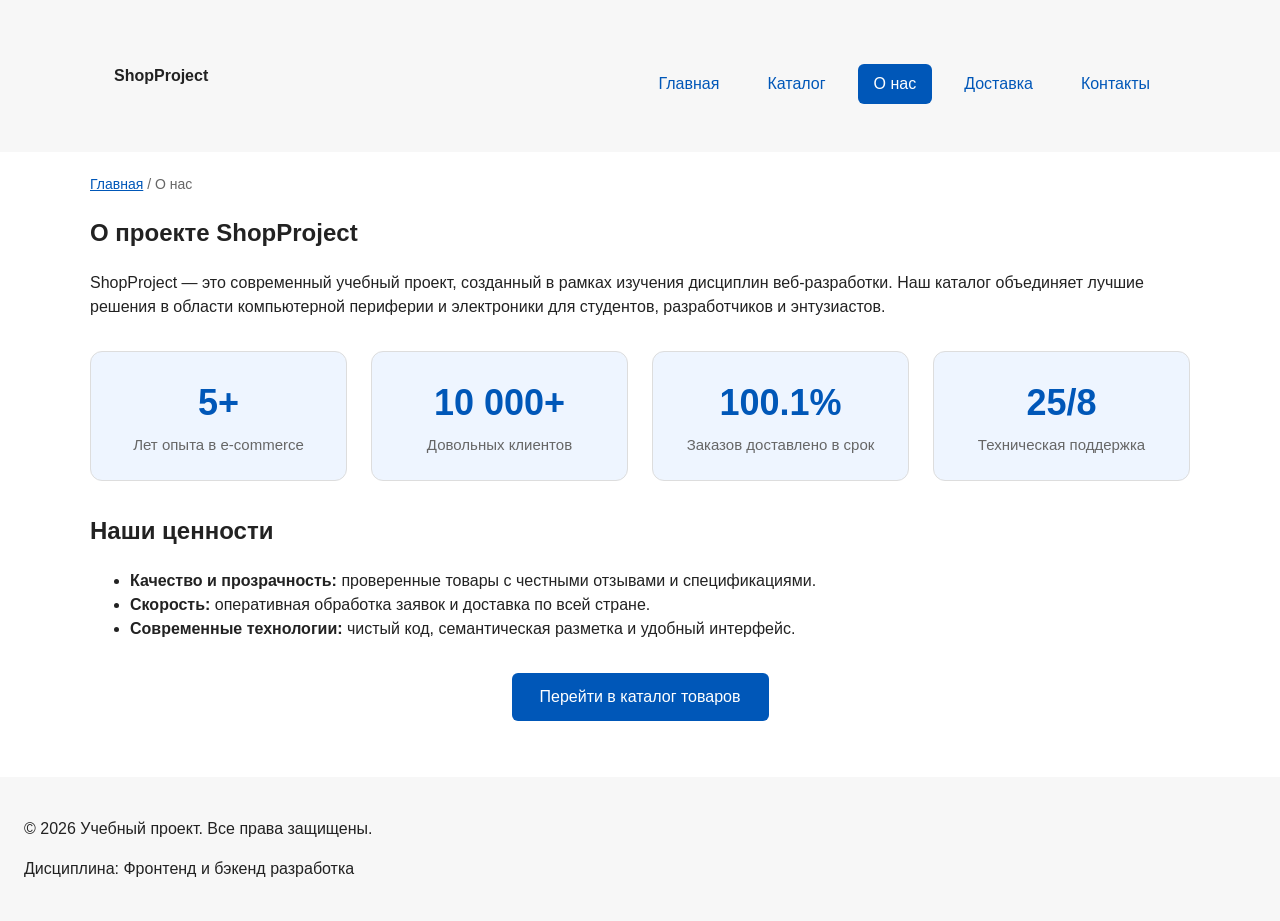
==== about.html @ b93b4142 "kr 2" ====
<!doctype html>
<html lang="ru">
  <head>
    <meta charset="UTF-8" />
    <meta name="viewport" content="width=device-width, initial-scale=1.0" />
    <meta
      name="description"
      content="Информация о проекте и команде учебного интернет-магазина."
    />
    <title>О нас — Учебный интернет-магазин</title>
    <link rel="stylesheet" href="css/styles.css" />
    <script src="js/main.js" defer></script>
  </head>
  <body id="top">
    <header class="site-header">
      <div class="site-header__inner">
        <a class="site-header__logo" href="index.html">ShopProject</a>

        <nav class="site-nav" aria-label="Основная навигация">
          <ul class="site-nav__list">
            <li class="site-nav__item">
              <a class="site-nav__link" href="index.html">Главная</a>
            </li>
            <li class="site-nav__item">
              <a class="site-nav__link" href="catalog.html">Каталог</a>
            </li>
            <li class="site-nav__item">
              <a class="site-nav__link site-nav__link--active" href="about.html"
                >О нас</a
              >
            </li>
            <li class="site-nav__item">
              <a class="site-nav__link" href="delivery.html">Доставка</a>
            </li>
            <li class="site-nav__item">
              <a class="site-nav__link" href="contacts.html">Контакты</a>
            </li>
          </ul>
        </nav>
      </div>
    </header>

    <main>
      <nav class="breadcrumbs" aria-label="Хлебные крошки">
        <a class="breadcrumbs__link" href="index.html">Главная</a>
        <span class="breadcrumbs__current">О нас</span>
      </nav>

      <section class="section">
        <h1>О проекте ShopProject</h1>
        <p>
          ShopProject — это современный учебный проект, созданный в рамках
          изучения дисциплин веб-разработки. Наш каталог объединяет лучшие
          решения в области компьютерной периферии и электроники для студентов,
          разработчиков и энтузиастов.
        </p>

        <div class="stats-grid">
          <article class="stat-card">
            <div class="stat-card__number">5+</div>
            <div class="stat-card__label">Лет опыта в e-commerce</div>
          </article>
          <article class="stat-card">
            <div class="stat-card__number">10 000+</div>
            <div class="stat-card__label">Довольных клиентов</div>
          </article>
          <article class="stat-card">
            <div class="stat-card__number">100.1%</div>
            <div class="stat-card__label">Заказов доставлено в срок</div>
          </article>
          <article class="stat-card">
            <div class="stat-card__number">25/8</div>
            <div class="stat-card__label">Техническая поддержка</div>
          </article>
        </div>

        <h2>Наши ценности</h2>
        <ul>
          <li>
            <strong>Качество и прозрачность:</strong> проверенные товары с
            честными отзывами и спецификациями.
          </li>
          <li>
            <strong>Скорость:</strong> оперативная обработка заявок и доставка
            по всей стране.
          </li>
          <li>
            <strong>Современные технологии:</strong> чистый код, семантическая
            разметка и удобный интерфейс.
          </li>
        </ul>

        <div style="margin-top: var(--space-xl); text-align: center">
          <a
            class="button button--primary"
            href="catalog.html"
            style="padding: 12px 28px"
            >Перейти в каталог товаров</a
          >
        </div>
      </section>
    </main>

    <footer>
      <p>&copy; 2026 Учебный проект. Все права защищены.</p>
      <p>Дисциплина: Фронтенд и бэкенд разработка</p>
    </footer>

    <a
      href="#top"
      class="scroll-top"
      id="scroll-top"
      aria-label="Наверх"
      title="Наверх"
    >
      <svg viewBox="0 0 24 24">
        <path d="M7.41 15.41L12 10.83l4.59 4.58L18 14l-6-6-6 6z" />
      </svg>
    </a>
  </body>
</html>
---- css/styles.css ----
/* ===============================
   1. Переменные проекта
   =============================== */

:root {
  /* Основные цвета проекта */
  --color-bg: #ffffff;
  --color-text: #222222;
  --color-muted: #666666;
  --color-primary: #0057b8;
  --color-primary-dark: #003f86;
  --color-border: #dddddd;
  --color-surface: #f7f7f7;
  --color-surface-accent: #eef5ff;
  --color-danger: #b00020;
  --color-success: #168a2f;
  --color-success-bg: #eefaf0;
  --color-white: #ffffff;

  /* Отступы */
  --space-xs: 4px;
  --space-sm: 8px;
  --space-md: 16px;
  --space-lg: 24px;
  --space-xl: 32px;

  /* Скругления */
  --radius-sm: 6px;
  --radius-md: 8px;
  --radius-lg: 12px;

  /* Размеры */
  --container-width: 1100px;
}

/* ===============================
   2. Базовые стили
   =============================== */

* {
  box-sizing: border-box;
}

body {
  margin: 0;
  font-family: Arial, sans-serif;
  line-height: 1.5;
  color: var(--color-text);
  background-color: var(--color-bg);
  padding-top: 150px;
}

header,
main,
footer {
  padding: var(--space-lg);
}

header {
  background-color: var(--color-surface);
  position: fixed;
  top: 0;
  left: 0;
  width: 100%;
  z-index: 1000;
}

footer {
  background-color: var(--color-surface);
}

html {
  scroll-behavior: smooth;
}

/* ===============================
   3. Общие элементы интерфейса
   =============================== */

a {
  color: var(--color-primary);
}

a:hover {
  color: var(--color-primary-dark);
}

a:focus-visible {
  outline: 2px solid var(--color-primary);
  outline-offset: 3px;
}

.button {
  display: inline-block;
  padding: var(--space-sm) var(--space-md);
  color: var(--color-white);
  background-color: var(--color-primary);
  text-decoration: none;
  border: none;
  border-radius: var(--radius-sm);
  cursor: pointer;
}

.button:hover {
  background-color: var(--color-primary-dark);
  color: var(--color-white);
}

.button:focus-visible {
  outline: 2px solid var(--color-primary);
  outline-offset: 3px;
}

.button:disabled {
  opacity: 0.6;
  cursor: not-allowed;
}

button {
  display: inline-block;
  padding: var(--space-sm) var(--space-md);
  border: none;
  border-radius: var(--radius-sm);
  font: inherit;
  text-decoration: none;
  cursor: pointer;
}

.button--primary {
  color: var(--color-white);
  background-color: var(--color-primary);
}

.button--primary:hover {
  background-color: var(--color-primary-dark);
}

.button--secondary {
  color: var(--color-primary);
  background-color: transparent;
  border: 1px solid var(--color-primary);
}

.button--secondary:hover {
  color: var(--color-white);
  background-color: var(--color-primary);
}

.button:focus-visible {
  outline: 2px solid var(--color-primary);
  outline-offset: 3px;
}

.button:disabled,
.button--disabled {
  opacity: 0.6;
  cursor: not-allowed;
}

:target {
  outline: 2px dashed var(--color-primary);
  outline-offset: 4px;
}


/* ===============================
   4. Компоненты страницы
   =============================== */

.hero {
  max-width: var(--container-width);
  margin: 0 auto var(--space-xl);
  padding: var(--space-xl) var(--space-lg);
  background-color: var(--color-surface-accent);
  border-radius: var(--radius-lg);
}

.section {
  max-width: var(--container-width);
  margin: 0 auto var(--space-xl);
}

.section h2 {
  margin-top: 0;
}

.product-card {
  display: flex;
  flex-direction: column;
  gap: var(--space-sm);
  padding: var(--space-md);
  border: 1px solid var(--color-border);
  border-radius: var(--radius-md);
  background-color: var(--color-bg);
}

.product-card:hover {
  border-color: var(--color-primary);
}

.product-card--featured {
  border-color: var(--color-primary);
}

.product-card--discount {
  border-color: var(--color-danger);
}

.product-card__title {
  margin: 0;
  color: var(--color-text);
}

.product-card__description {
  margin: 0;
  color: var(--color-muted);
}

.product-card__price {
  margin: 0;
  font-weight: 700;
}

.product-card--discount .product-card__price {
  color: var(--color-danger);
}

.product-card__button {
  margin-top: auto;
  align-self: flex-start;
}

.products-grid {
  display: grid;
  grid-template-columns: repeat(3, 1fr);
  gap: var(--space-lg);
}

.catalog-layout {
  max-width: var(--container-width);
  margin: 0 auto var(--space-xl);
  display: grid;
  grid-template-columns: 260px 1fr;
  grid-template-areas: "filters products";
  gap: var(--space-lg);
}

.catalog-filters {
  grid-area: filters;
  padding: var(--space-md);
  border: 1px solid var(--color-border);
  border-radius: var(--radius-md);
  background-color: var(--color-surface);
}

.catalog-products {
  grid-area: products;
}

.filters-form {
  display: grid;
  gap: var(--space-md);
}

.filters-form fieldset {
  margin: 0;
  padding: var(--space-md);
  border: 1px solid var(--color-border);
  border-radius: var(--radius-sm);
}

.filters-form legend {
  font-weight: 700;
}

.filters-form label {
  display: block;
  margin-bottom: var(--space-sm);
}

.filters-form input[type="number"] {
  width: 100%;
  padding: 8px 10px;
  border: 1px solid var(--color-border);
  border-radius: var(--radius-sm);
  font: inherit;
}

.aside-info {
  max-width: var(--container-width);
  margin: 0 auto var(--space-xl);
  padding: var(--space-md);
  border-left: 4px solid var(--color-primary);
  background-color: var(--color-surface);
}

.site-header {
  background-color: var(--color-surface);
  justify-content: space-between;
  gap: 20px;
}

.site-header__inner {
  max-width: var(--container-width);
  margin: 0 auto;
  padding: var(--space-lg);
  display: flex;
  align-items: center;
  justify-content: space-between;
  gap: 20px;
}

.site-header__logo {
  font-weight: 700;
  color: var(--color-text);
  text-decoration: none;
}

.site-nav__list {
  display: flex;
  flex-wrap: wrap;
  justify-content: center;
  align-items: center;
  gap: var(--space-md);
  padding: 0;
  margin: var(--space-md) 0 0;
  list-style: none;
}

.site-nav__link {
  display: inline-block;
  padding: var(--space-sm) var(--space-md);
  color: var(--color-primary);
  text-decoration: none;
  border-radius: var(--radius-sm);
}

.site-nav__link:hover {
  color: var(--color-white);
  background-color: var(--color-primary);
}

.site-nav__link:focus-visible {
  outline: 2px solid var(--color-primary);
  outline-offset: 3px;
}

.site-nav__link--active {
  color: var(--color-white);
  background-color: var(--color-primary);
}

.breadcrumbs {
  max-width: var(--container-width);
  margin: 0 auto var(--space-md);
  font-size: 14px;
  color: var(--color-muted);
}

.breadcrumbs__link {
  color: var(--color-primary);
}

.breadcrumbs__current::before {
  content: " / ";
  color: var(--color-muted);
}

/* ===============================
   5. Форма и модальное окно
   =============================== */

.order-dialog {
  width: min(100% - 32px, 560px);
  padding: var(--space-lg);
  border: none;
  border-radius: var(--radius-lg);
}

.order-dialog::backdrop {
  background-color: rgba(0, 0, 0, 0.5);
}

.order-dialog__title {
  margin-top: 0;
}

.form-field {
  margin-bottom: var(--space-md);
}

.order-form__field {
  margin-bottom: var(--space-md);
}

.order-form__label {
  display: block;
  margin-bottom: var(--space-xs);
}

.order-form__input,
.order-form__select,
.order-form__textarea {
  width: 100%;
  padding: 10px 12px;
  border: 1px solid var(--color-border);
  border-radius: var(--radius-sm);
  font: inherit;
}

.order-form__input:hover,
.order-form__select:hover,
.order-form__textarea:hover {
  border-color: var(--color-primary);
}

.order-form__input:focus-visible,
.order-form__select:focus-visible,
.order-form__textarea:focus-visible {
  outline: 2px solid var(--color-primary);
  outline-offset: 3px;
}

.order-form__actions {
  display: flex;
  gap: var(--space-md);
  margin-top: var(--space-lg);
}

[aria-invalid="true"] {
  border-color: var(--color-danger);
}

.success-message {
  max-width: var(--container-width);
  margin: var(--space-lg) auto;
  padding: var(--space-md);
  border-left: 4px solid var(--color-success);
  background-color: var(--color-success-bg);
}

/* ===============================
   6. Дополнительные компоненты и модификаторы
   =============================== */

/* Sticky-фильтр для каталога */
.catalog-filters {
  grid-area: filters;
  padding: var(--space-md);
  border: 1px solid var(--color-border);
  border-radius: var(--radius-md);
  background-color: var(--color-surface);
  position: sticky;
  top: 170px; /* Отступ с учетом фиксированного хедера (150px + зазор) */
  align-self: start;
}

/* Модификаторы и бейджи для карточек товаров */
.product-card {
  position: relative;
  min-width: 200px;
  min-height: 100px; /* Обязательно для абсолютного позиционирования бейджа */
}

.product-card__badge {
  position: absolute;
  top: var(--space-sm);
  right: var(--space-sm);
  z-index: 2; /* Текст бейджа всегда строго выше других элементов */
  padding: 4px 8px;
  color: var(--color-white);
  border-radius: var(--radius-sm);
  font-size: 12px;
  font-weight: 700;
  text-transform: uppercase;
}

.product-card--featured .product-card__badge {
  background-color: var(--color-primary);
}

.product-card--discount .product-card__badge {
  background-color: var(--color-danger);
}

.product-card--new .product-card__badge {
  background-color: var(--color-success);
}

/* Сетка и карточки отзывов */
.reviews-grid {
  display: grid;
  grid-template-columns: repeat(auto-fit, minmax(280px, 1fr));
  gap: var(--space-lg);
}

.review-card {
  padding: var(--space-md);
  border: 1px solid var(--color-border);
  border-radius: var(--radius-md);
  background-color: var(--color-surface);
  display: flex;
  flex-direction: column;
  gap: var(--space-sm);
}

.review-card__author {
  font-weight: 700;
  color: var(--color-text);
  margin: 0;
}

.review-card__text {
  margin: 0;
  color: var(--color-muted);
}

.review-card__rating {
  color: #f39c12; /* Цвет звезд рейтинга */
  font-size: 14px;
}

/* Блок FAQ (Часто задаваемые вопросы) */
.faq-list {
  display: grid;
  gap: var(--space-md);
  max-width: var(--container-width);
  margin: 0 auto;
}

.faq-item {
  border: 1px solid var(--color-border);
  border-radius: var(--radius-md);
  background-color: var(--color-surface);
  padding: var(--space-md);
}

.faq-item summary {
  font-weight: 700;
  cursor: pointer;
  color: var(--color-text);
}

.faq-item summary:hover {
  color: var(--color-primary);
}

.faq-item p {
  margin: var(--space-sm) 0 0;
  color: var(--color-muted);
}

/* ===============================
   7. Расширенный каталог (фиксированный)
   =============================== */

.catalog-header {
  margin-bottom: var(--space-lg);
}

.catalog-header__title {
  margin: 0 0 var(--space-xs);
}

.catalog-header__desc {
  margin: 0;
  color: var(--color-muted);
}

.product-card__meta {
  display: flex;
  align-items: center;
  font-size: 13px;
  color: var(--color-muted);
  margin-top: var(--space-xs);
}

.product-card__rating {
  color: #f39c12;
  font-weight: 700;
}

.product-card__status {
  color: var(--color-success);
  font-size: 12px;
  font-weight: 600;
}

.product-card__actions {
  display: flex;
  gap: var(--space-sm);
  margin-top: auto;
  padding-top: var(--space-sm);
}

.product-card__actions .button {
  flex: 1;
  text-align: center;
  padding: var(--space-sm) 10px;
  font-size: 14px;
}

/* Пагинация */
.pagination {
  display: flex;
  justify-content: center;
  align-items: center;
  gap: var(--space-sm);
  margin-top: var(--space-xl);
  padding: 0;
  list-style: none;
}

.pagination__link {
  display: flex;
  align-items: center;
  justify-content: center;
  min-width: 40px;
  height: 40px;
  padding: 0 var(--space-sm);
  border: 1px solid var(--color-border);
  border-radius: var(--radius-sm);
  color: var(--color-text);
  text-decoration: none;
  font-weight: 600;
}

.pagination__link:hover {
  border-color: var(--color-primary);
  color: var(--color-primary);
}

.pagination__link--active {
  background-color: var(--color-primary);
  border-color: var(--color-primary);
  color: var(--color-white) !important;
}

/* ===============================
   8. Детальная карточка товара (фиксированная раскладка)
   =============================== */

.product-detail {
  max-width: var(--container-width);
  margin: 0 auto var(--space-xl);
}

.product-detail__layout {
  display: grid;
  grid-template-columns: 1fr 1.2fr;
  gap: var(--space-xl);
  margin-bottom: var(--space-xl);
}

.product-gallery {
  display: flex;
  flex-direction: column;
  gap: var(--space-md);
}

.product-gallery__main {
  position: relative;
  height: 360px;
  background-color: var(--color-surface-accent);
  border-radius: var(--radius-lg);
  border: 1px solid var(--color-border);
  display: flex;
  align-items: center;
  justify-content: center;
  font-size: 72px;
  color: var(--color-primary);
}

.product-gallery__thumbs {
  display: flex;
  gap: var(--space-sm);
}

.product-gallery__thumb {
  width: 70px;
  height: 70px;
  border-radius: var(--radius-sm);
  border: 2px solid var(--color-border);
  background-color: var(--color-surface);
  display: flex;
  align-items: center;
  justify-content: center;
  font-size: 20px;
  cursor: pointer;
}

.product-gallery__thumb--active {
  border-color: var(--color-primary);
}

/* Контейнер главного изображения */
.product-gallery__main {
  position: relative;
  height: 360px;
  background-color: var(--color-surface-accent);
  border-radius: var(--radius-lg);
  border: 1px solid var(--color-border);
  display: flex;
  align-items: center;
  justify-content: center;
  overflow: hidden; /* Обрезает изображение по скругленным углам */
  padding: var(--space-md);
}

/* Главная картинка */
.product-gallery__main-img {
  max-width: 100%;
  max-height: 100%;
  width: auto;
  height: auto;
  object-fit: contain; /* Сохраняет пропорции без искажений */
  display: block;
}

.product-gallery__thumb img {
  width: 100%;
  height: 100%;
  object-fit: contain;
  display: block;
}

.product-gallery__thumb--active {
  border-color: var(--color-primary);
}

.product-info {
  display: flex;
  flex-direction: column;
  gap: var(--space-md);
}

.product-info__header {
  border-bottom: 1px solid var(--color-border);
  padding-bottom: var(--space-md);
}

.product-info__sku {
  font-size: 13px;
  color: var(--color-muted);
}

.product-info__title {
  margin: var(--space-xs) 0 var(--space-sm);
  font-size: 28px;
}

.product-info__meta {
  display: flex;
  align-items: center;
  gap: var(--space-lg);
  font-size: 14px;
}

.product-info__price-box {
  display: flex;
  align-items: baseline;
  gap: var(--space-md);
  padding: var(--space-md);
  background-color: var(--color-surface);
  border-radius: var(--radius-md);
}

.product-info__price {
  font-size: 32px;
  font-weight: 700;
  color: var(--color-primary-dark);
}

.product-info__old-price {
  font-size: 18px;
  color: var(--color-muted);
}

.product-info__badge-discount {
  background-color: var(--color-danger);
  color: var(--color-white);
  padding: 3px 8px;
  font-size: 13px;
  font-weight: 700;
  border-radius: var(--radius-sm);
}

.product-info__actions {
  display: flex;
  gap: var(--space-md);
  margin-top: var(--space-sm);
}

.product-info__advantages {
  list-style: none;
  padding: 0;
  margin: var(--space-sm) 0 0;
  display: grid;
  gap: var(--space-xs);
  font-size: 14px;
  color: var(--color-muted);
}

.product-specs-table {
  width: 100%;
  border-collapse: collapse;
  margin-top: var(--space-md);
}

.product-specs-table th,
.product-specs-table td {
  padding: 10px 14px;
  text-align: left;
  border-bottom: 1px solid var(--color-border);
}

.product-specs-table tr:nth-child(even) {
  background-color: var(--color-surface);
}

.product-specs-table th {
  width: 40%;
  color: var(--color-muted);
  font-weight: normal;
}

.product-specs-table td {
  font-weight: 600;
}

/* ===============================
   9. Информационные страницы (about, delivery)
   =============================== */

.stats-grid {
  display: grid;
  grid-template-columns: repeat(4, 1fr);
  gap: var(--space-lg);
  margin: var(--space-xl) 0;
}

.stat-card {
  padding: var(--space-lg);
  text-align: center;
  background-color: var(--color-surface-accent);
  border-radius: var(--radius-lg);
  border: 1px solid var(--color-border);
}

.stat-card__number {
  font-size: 36px;
  font-weight: 700;
  color: var(--color-primary);
  margin-bottom: var(--space-xs);
}

.stat-card__label {
  color: var(--color-muted);
  font-size: 15px;
}

.delivery-options-grid {
  display: grid;
  grid-template-columns: repeat(3, 1fr);
  gap: var(--space-lg);
  margin: var(--space-lg) 0;
}

.delivery-option {
  padding: var(--space-lg);
  background-color: var(--color-surface);
  border: 1px solid var(--color-border);
  border-radius: var(--radius-md);
  display: flex;
  flex-direction: column;
  gap: var(--space-sm);
}

.delivery-option__badge {
  align-self: flex-start;
  padding: 4px 8px;
  border-radius: var(--radius-sm);
  font-size: 12px;
  font-weight: 700;
  background-color: var(--color-surface-accent);
  color: var(--color-primary);
}

/* ===============================
   10. Фиксированная кнопка «Наверх»
   =============================== */

.scroll-top {
  position: fixed;
  bottom: 30px;
  right: 30px;
  width: 50px;
  height: 50px;
  background-color: var(--color-primary);
  color: var(--color-white);
  border: none;
  border-radius: 50%;
  display: flex;
  align-items: center;
  justify-content: center;
  text-decoration: none;
  box-shadow: 0 4px 14px rgba(0, 87, 184, 0.35);
  opacity: 0;
  visibility: hidden;
  transform: translateY(20px);
  transition: opacity 0.3s ease, visibility 0.3s ease, transform 0.3s ease, background-color 0.2s ease;
  z-index: 999;
  cursor: pointer;
}

.scroll-top--visible {
  opacity: 1;
  visibility: visible;
  transform: translateY(0);
}

.scroll-top:hover {
  background-color: var(--color-primary-dark);
  transform: translateY(-3px);
  box-shadow: 0 6px 18px rgba(0, 87, 184, 0.45);
}

.scroll-top svg {
  width: 22px;
  height: 22px;
  fill: currentColor;
}
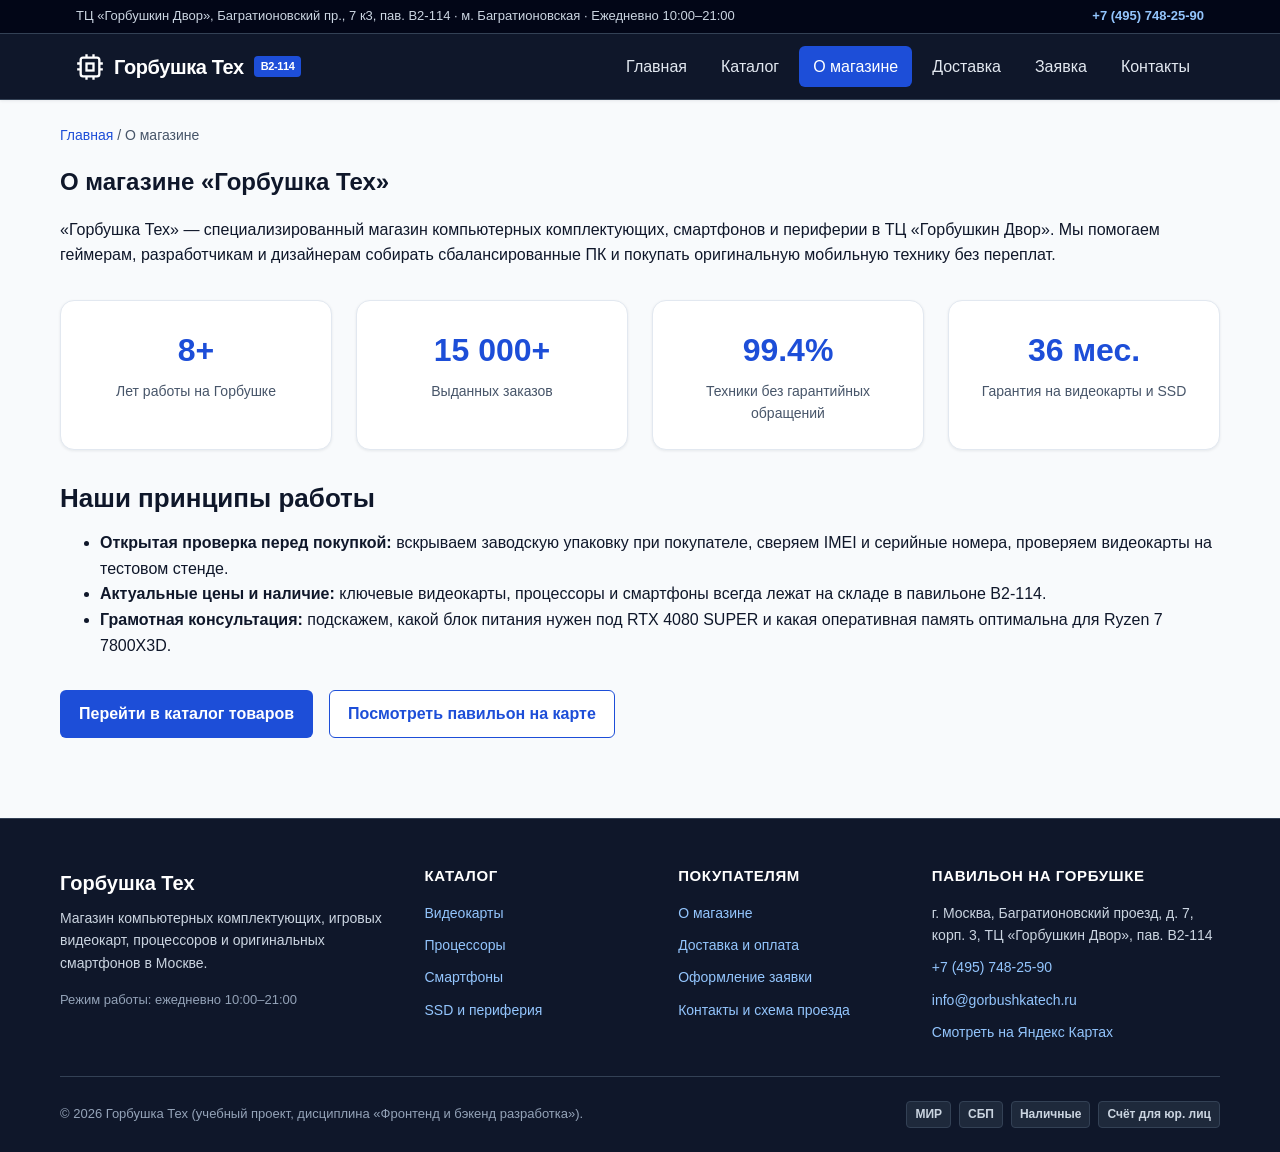
==== commit 4e159ac8: "pr12 - pr13" ====
--- a/about.html
+++ b/about.html
@@ -5,18 +5,64 @@
     <meta name="viewport" content="width=device-width, initial-scale=1.0" />
     <meta
       name="description"
-      content="Информация о проекте и команде учебного интернет-магазина."
+      content="О магазине Горбушка Тех в ТЦ Горбушкин Двор: опыт работы, проверка техники на стенде и гарантия."
     />
-    <title>О нас — Учебный интернет-магазин</title>
+    <title>О магазине — Горбушка Тех</title>
     <link rel="stylesheet" href="css/styles.css" />
     <script src="js/main.js" defer></script>
   </head>
+
   <body id="top">
+    <a class="skip-link" href="#main-content">
+      Перейти к основному содержимому
+    </a>
+
     <header class="site-header">
+      <div class="top-bar">
+        <div class="top-bar__inner">
+          <span>
+            ТЦ «Горбушкин Двор», Багратионовский пр., 7 к3, пав. B2-114 · м.
+            Багратионовская · Ежедневно 10:00–21:00
+          </span>
+          <a class="top-bar__phone" href="tel:+74957482590">
+            +7 (495) 748-25-90
+          </a>
+        </div>
+      </div>
+
       <div class="site-header__inner">
-        <a class="site-header__logo" href="index.html">ShopProject</a>
-
-        <nav class="site-nav" aria-label="Основная навигация">
+        <a class="site-header__logo" href="index.html">
+          <svg
+            width="28"
+            height="28"
+            viewBox="0 0 24 24"
+            fill="none"
+            stroke="currentColor"
+            stroke-width="2"
+            aria-hidden="true"
+            focusable="false"
+          >
+            <rect x="4" y="4" width="16" height="16" rx="2" />
+            <rect x="9" y="9" width="6" height="6" />
+            <path
+              d="M9 1v3M15 1v3M9 20v3M15 20v3M20 9h3M20 14h3M1 9h3M1 14h3"
+            />
+          </svg>
+          <span>Горбушка Тех</span>
+          <span class="site-header__logo-badge">B2-114</span>
+        </a>
+
+        <button
+          class="nav-toggle"
+          id="nav-toggle"
+          type="button"
+          aria-expanded="false"
+          aria-controls="site-nav"
+        >
+          Меню
+        </button>
+
+        <nav class="site-nav" id="site-nav" aria-label="Основная навигация">
           <ul class="site-nav__list">
             <li class="site-nav__item">
               <a class="site-nav__link" href="index.html">Главная</a>
@@ -25,12 +71,19 @@
               <a class="site-nav__link" href="catalog.html">Каталог</a>
             </li>
             <li class="site-nav__item">
-              <a class="site-nav__link site-nav__link--active" href="about.html"
-                >О нас</a
+              <a
+                class="site-nav__link site-nav__link--active"
+                href="about.html"
+                aria-current="page"
               >
+                О магазине
+              </a>
             </li>
             <li class="site-nav__item">
               <a class="site-nav__link" href="delivery.html">Доставка</a>
+            </li>
+            <li class="site-nav__item">
+              <a class="site-nav__link" href="order.html">Заявка</a>
             </li>
             <li class="site-nav__item">
               <a class="site-nav__link" href="contacts.html">Контакты</a>
@@ -40,80 +93,144 @@
       </div>
     </header>
 
-    <main>
+    <main id="main-content">
       <nav class="breadcrumbs" aria-label="Хлебные крошки">
         <a class="breadcrumbs__link" href="index.html">Главная</a>
-        <span class="breadcrumbs__current">О нас</span>
+        <span class="breadcrumbs__current" aria-current="page">О магазине</span>
       </nav>
 
       <section class="section">
-        <h1>О проекте ShopProject</h1>
+        <h1>О магазине «Горбушка Тех»</h1>
         <p>
-          ShopProject — это современный учебный проект, созданный в рамках
-          изучения дисциплин веб-разработки. Наш каталог объединяет лучшие
-          решения в области компьютерной периферии и электроники для студентов,
-          разработчиков и энтузиастов.
+          «Горбушка Тех» — специализированный магазин компьютерных
+          комплектующих, смартфонов и периферии в ТЦ «Горбушкин Двор». Мы
+          помогаем геймерам, разработчикам и дизайнерам собирать
+          сбалансированные ПК и покупать оригинальную мобильную технику без
+          переплат.
         </p>
 
         <div class="stats-grid">
           <article class="stat-card">
-            <div class="stat-card__number">5+</div>
-            <div class="stat-card__label">Лет опыта в e-commerce</div>
-          </article>
-          <article class="stat-card">
-            <div class="stat-card__number">10 000+</div>
-            <div class="stat-card__label">Довольных клиентов</div>
-          </article>
-          <article class="stat-card">
-            <div class="stat-card__number">100.1%</div>
-            <div class="stat-card__label">Заказов доставлено в срок</div>
-          </article>
-          <article class="stat-card">
-            <div class="stat-card__number">25/8</div>
-            <div class="stat-card__label">Техническая поддержка</div>
-          </article>
-        </div>
-
-        <h2>Наши ценности</h2>
+            <div class="stat-card__number">8+</div>
+            <div class="stat-card__label">Лет работы на Горбушке</div>
+          </article>
+          <article class="stat-card">
+            <div class="stat-card__number">15 000+</div>
+            <div class="stat-card__label">Выданных заказов</div>
+          </article>
+          <article class="stat-card">
+            <div class="stat-card__number">99.4%</div>
+            <div class="stat-card__label">
+              Техники без гарантийных обращений
+            </div>
+          </article>
+          <article class="stat-card">
+            <div class="stat-card__number">36 мес.</div>
+            <div class="stat-card__label">Гарантия на видеокарты и SSD</div>
+          </article>
+        </div>
+
+        <h2>Наши принципы работы</h2>
         <ul>
           <li>
-            <strong>Качество и прозрачность:</strong> проверенные товары с
-            честными отзывами и спецификациями.
+            <strong>Открытая проверка перед покупкой:</strong> вскрываем
+            заводскую упаковку при покупателе, сверяем IMEI и серийные номера,
+            проверяем видеокарты на тестовом стенде.
           </li>
           <li>
-            <strong>Скорость:</strong> оперативная обработка заявок и доставка
-            по всей стране.
+            <strong>Актуальные цены и наличие:</strong> ключевые видеокарты,
+            процессоры и смартфоны всегда лежат на складе в павильоне B2-114.
           </li>
           <li>
-            <strong>Современные технологии:</strong> чистый код, семантическая
-            разметка и удобный интерфейс.
+            <strong>Грамотная консультация:</strong> подскажем, какой блок
+            питания нужен под RTX 4080 SUPER и какая оперативная память
+            оптимальна для Ryzen 7 7800X3D.
           </li>
         </ul>
 
-        <div style="margin-top: var(--space-xl); text-align: center">
-          <a
-            class="button button--primary"
-            href="catalog.html"
-            style="padding: 12px 28px"
-            >Перейти в каталог товаров</a
-          >
+        <div class="hero__actions" style="margin-top: var(--space-xl)">
+          <a class="button button--primary" href="catalog.html">
+            Перейти в каталог товаров
+          </a>
+          <a class="button button--secondary" href="contacts.html#map">
+            Посмотреть павильон на карте
+          </a>
         </div>
       </section>
     </main>
 
-    <footer>
-      <p>&copy; 2026 Учебный проект. Все права защищены.</p>
-      <p>Дисциплина: Фронтенд и бэкенд разработка</p>
+    <footer class="site-footer">
+      <div class="site-footer__inner">
+        <div class="site-footer__grid">
+          <div>
+            <a class="site-footer__brand" href="index.html">Горбушка Тех</a>
+            <p class="site-footer__desc">
+              Магазин компьютерных комплектующих, игровых видеокарт, процессоров
+              и оригинальных смартфонов в Москве.
+            </p>
+            <p class="site-footer__hours">
+              Режим работы: ежедневно 10:00–21:00
+            </p>
+          </div>
+
+          <div>
+            <h2 class="site-footer__heading">Каталог</h2>
+            <ul class="site-footer__list">
+              <li><a href="catalog.html?cat=gpu">Видеокарты</a></li>
+              <li><a href="catalog.html?cat=cpu">Процессоры</a></li>
+              <li><a href="catalog.html?cat=phones">Смартфоны</a></li>
+              <li>
+                <a href="catalog.html?cat=peripherals">SSD и периферия</a>
+              </li>
+            </ul>
+          </div>
+
+          <nav class="site-footer__nav" aria-label="Разделы сайта">
+            <h2 class="site-footer__heading">Покупателям</h2>
+            <ul class="site-footer__list">
+              <li><a href="about.html">О магазине</a></li>
+              <li><a href="delivery.html">Доставка и оплата</a></li>
+              <li><a href="order.html">Оформление заявки</a></li>
+              <li><a href="contacts.html">Контакты и схема проезда</a></li>
+            </ul>
+          </nav>
+
+          <div>
+            <h2 class="site-footer__heading">Павильон на Горбушке</h2>
+            <address class="site-footer__contacts">
+              <span>
+                г. Москва, Багратионовский проезд, д. 7, корп. 3, ТЦ «Горбушкин
+                Двор», пав. B2-114
+              </span>
+              <a href="tel:+74957482590">+7 (495) 748-25-90</a>
+              <a href="mailto:info@gorbushkatech.ru">info@gorbushkatech.ru</a>
+              <a href="contacts.html#map">Смотреть на Яндекс Картах</a>
+            </address>
+          </div>
+        </div>
+
+        <div class="site-footer__bottom">
+          <p>
+            &copy; 2026 Горбушка Тех (учебный проект, дисциплина «Фронтенд и
+            бэкенд разработка»).
+          </p>
+          <div class="site-footer__payments">
+            <span class="payment-badge">МИР</span>
+            <span class="payment-badge">СБП</span>
+            <span class="payment-badge">Наличные</span>
+            <span class="payment-badge">Счёт для юр. лиц</span>
+          </div>
+        </div>
+      </div>
     </footer>
 
     <a
       href="#top"
       class="scroll-top"
       id="scroll-top"
-      aria-label="Наверх"
-      title="Наверх"
+      aria-label="Вернуться в начало страницы"
     >
-      <svg viewBox="0 0 24 24">
+      <svg viewBox="0 0 24 24" aria-hidden="true" focusable="false">
         <path d="M7.41 15.41L12 10.83l4.59 4.58L18 14l-6-6-6 6z" />
       </svg>
     </a>
--- a/css/styles.css
+++ b/css/styles.css
@@ -1,21 +1,35 @@
 /* ===============================
-   1. Переменные проекта
+   1. Переменные проекта (GorbushkaTech)
    =============================== */
 
 :root {
-  /* Основные цвета проекта */
-  --color-bg: #ffffff;
-  --color-text: #222222;
-  --color-muted: #666666;
-  --color-primary: #0057b8;
-  --color-primary-dark: #003f86;
-  --color-border: #dddddd;
-  --color-surface: #f7f7f7;
-  --color-surface-accent: #eef5ff;
-  --color-danger: #b00020;
-  --color-success: #168a2f;
-  --color-success-bg: #eefaf0;
+  /* Цветовая палитра (проверено по WCAG AA/AAA >= 4.5:1) */
+  --color-bg: #f8fafc;
+  --color-surface: #ffffff;
+  --color-surface-alt: #f1f5f9;
+  --color-surface-accent: #e0ecff;
+
+  --color-dark: #0f172a;
+  --color-dark-elevated: #1e293b;
+  --color-dark-border: #334155;
+
+  --color-text: #0f172a;
+  --color-muted: #475569;
   --color-white: #ffffff;
+  --color-footer-text: #cbd5e1;
+  --color-footer-link: #93c5fd;
+
+  --color-primary: #1d4ed8;
+  --color-primary-dark: #1e3a8a;
+  --color-border: #cbd5e1;
+  --color-border-light: #e2e8f0;
+
+  --color-danger: #b91c1c;
+  --color-danger-bg: #fef2f2;
+  --color-success: #15803d;
+  --color-success-text: #166534;
+  --color-success-bg: #dcfce7;
+  --color-warning-text: #92400e;
 
   /* Отступы */
   --space-xs: 4px;
@@ -23,58 +37,103 @@
   --space-md: 16px;
   --space-lg: 24px;
   --space-xl: 32px;
+  --space-2xl: 48px;
 
   /* Скругления */
   --radius-sm: 6px;
-  --radius-md: 8px;
-  --radius-lg: 12px;
-
-  /* Размеры */
-  --container-width: 1100px;
+  --radius-md: 10px;
+  --radius-lg: 14px;
+
+  /* Тени и размеры */
+  --shadow-sm: 0 1px 3px rgba(15, 23, 42, 0.08);
+  --shadow-md: 0 8px 24px rgba(15, 23, 42, 0.1);
+  --container-width: 1160px;
 }
 
 /* ===============================
    2. Базовые стили
    =============================== */
 
-* {
+*,
+*::before,
+*::after {
   box-sizing: border-box;
 }
 
+html {
+  scroll-behavior: smooth;
+}
+
 body {
   margin: 0;
-  font-family: Arial, sans-serif;
-  line-height: 1.5;
+  font-family: -apple-system, BlinkMacSystemFont, "Segoe UI", Roboto, Arial,
+    sans-serif;
+  line-height: 1.6;
   color: var(--color-text);
   background-color: var(--color-bg);
-  padding-top: 150px;
-}
-
-header,
-main,
-footer {
-  padding: var(--space-lg);
-}
-
-header {
-  background-color: var(--color-surface);
-  position: fixed;
-  top: 0;
-  left: 0;
-  width: 100%;
-  z-index: 1000;
-}
-
-footer {
-  background-color: var(--color-surface);
-}
-
-html {
-  scroll-behavior: smooth;
+  min-height: 100vh;
+  display: flex;
+  flex-direction: column;
+}
+
+main {
+  flex: 1;
+  padding: var(--space-lg) var(--space-md) var(--space-2xl);
+}
+
+img {
+  max-width: 100%;
+  height: auto;
+  display: block;
+}
+
+h1,
+h2,
+h3 {
+  line-height: 1.25;
+  color: var(--color-text);
+}
+
+section[id],
+h2[id] {
+  scroll-margin-top: 110px;
+}
+
+/* Скрытый текст только для скринридеров */
+.sr-only {
+  position: absolute;
+  width: 1px;
+  height: 1px;
+  padding: 0;
+  margin: -1px;
+  overflow: hidden;
+  clip: rect(0, 0, 0, 0);
+  white-space: nowrap;
+  border: 0;
+}
+
+/* Ссылка быстрого перехода к контенту с клавиатуры */
+.skip-link {
+  position: absolute;
+  top: -100px;
+  left: var(--space-md);
+  z-index: 2000;
+  padding: 10px 16px;
+  background-color: var(--color-primary);
+  color: var(--color-white);
+  font-weight: 600;
+  text-decoration: none;
+  border-radius: var(--radius-sm);
+}
+
+.skip-link:focus {
+  top: var(--space-sm);
+  outline: 3px solid var(--color-dark);
+  outline-offset: 2px;
 }
 
 /* ===============================
-   3. Общие элементы интерфейса
+   3. Общие элементы интерфейса и фокус
    =============================== */
 
 a {
@@ -85,70 +144,38 @@
   color: var(--color-primary-dark);
 }
 
-a:focus-visible {
-  outline: 2px solid var(--color-primary);
-  outline-offset: 3px;
+a:focus-visible,
+button:focus-visible,
+input:focus-visible,
+select:focus-visible,
+textarea:focus-visible,
+summary:focus-visible {
+  outline: 3px solid var(--color-primary);
+  outline-offset: 2px;
 }
 
 .button {
-  display: inline-block;
-  padding: var(--space-sm) var(--space-md);
+  display: inline-flex;
+  align-items: center;
+  justify-content: center;
+  gap: var(--space-xs);
+  min-height: 42px;
+  padding: 10px 18px;
+  font: inherit;
+  font-weight: 600;
   color: var(--color-white);
   background-color: var(--color-primary);
   text-decoration: none;
-  border: none;
+  border: 1px solid transparent;
   border-radius: var(--radius-sm);
   cursor: pointer;
+  transition: background-color 0.2s ease, border-color 0.2s ease,
+    color 0.2s ease;
 }
 
 .button:hover {
   background-color: var(--color-primary-dark);
   color: var(--color-white);
-}
-
-.button:focus-visible {
-  outline: 2px solid var(--color-primary);
-  outline-offset: 3px;
-}
-
-.button:disabled {
-  opacity: 0.6;
-  cursor: not-allowed;
-}
-
-button {
-  display: inline-block;
-  padding: var(--space-sm) var(--space-md);
-  border: none;
-  border-radius: var(--radius-sm);
-  font: inherit;
-  text-decoration: none;
-  cursor: pointer;
-}
-
-.button--primary {
-  color: var(--color-white);
-  background-color: var(--color-primary);
-}
-
-.button--primary:hover {
-  background-color: var(--color-primary-dark);
-}
-
-.button--secondary {
-  color: var(--color-primary);
-  background-color: transparent;
-  border: 1px solid var(--color-primary);
-}
-
-.button--secondary:hover {
-  color: var(--color-white);
-  background-color: var(--color-primary);
-}
-
-.button:focus-visible {
-  outline: 2px solid var(--color-primary);
-  outline-offset: 3px;
 }
 
 .button:disabled,
@@ -157,78 +184,293 @@
   cursor: not-allowed;
 }
 
-:target {
-  outline: 2px dashed var(--color-primary);
-  outline-offset: 4px;
-}
-
+.button--primary {
+  color: var(--color-white);
+  background-color: var(--color-primary);
+}
+
+.button--primary:hover {
+  background-color: var(--color-primary-dark);
+}
+
+.button--secondary {
+  color: var(--color-primary);
+  background-color: var(--color-surface);
+  border-color: var(--color-primary);
+}
+
+.button--secondary:hover {
+  color: var(--color-white);
+  background-color: var(--color-primary);
+}
+
+.button--light {
+  color: var(--color-dark);
+  background-color: var(--color-white);
+}
+
+.button--light:hover {
+  background-color: var(--color-surface-accent);
+  color: var(--color-dark);
+}
 
 /* ===============================
-   4. Компоненты страницы
+   4. Шапка и навигация
    =============================== */
+
+.site-header {
+  position: sticky;
+  top: 0;
+  z-index: 1000;
+  background-color: var(--color-dark);
+  color: var(--color-white);
+  border-bottom: 1px solid var(--color-dark-border);
+  box-shadow: var(--shadow-sm);
+}
+
+.site-header a:focus-visible,
+.site-header button:focus-visible {
+  outline-color: var(--color-footer-link);
+}
+
+.top-bar {
+  background-color: #020617;
+  border-bottom: 1px solid var(--color-dark-border);
+  font-size: 13px;
+  color: var(--color-footer-text);
+}
+
+.top-bar__inner {
+  max-width: var(--container-width);
+  margin: 0 auto;
+  padding: 6px var(--space-md);
+  display: flex;
+  flex-wrap: wrap;
+  justify-content: space-between;
+  align-items: center;
+  gap: var(--space-sm);
+}
+
+.top-bar__phone {
+  color: var(--color-footer-link);
+  font-weight: 600;
+  text-decoration: none;
+}
+
+.top-bar__phone:hover {
+  color: var(--color-white);
+  text-decoration: underline;
+}
+
+.site-header__inner {
+  max-width: var(--container-width);
+  margin: 0 auto;
+  padding: 12px var(--space-md);
+  display: flex;
+  flex-wrap: wrap;
+  align-items: center;
+  justify-content: space-between;
+  gap: var(--space-md);
+}
+
+.site-header__logo {
+  display: inline-flex;
+  align-items: center;
+  gap: 10px;
+  font-size: 20px;
+  font-weight: 700;
+  letter-spacing: -0.02em;
+  color: var(--color-white);
+  text-decoration: none;
+}
+
+.site-header__logo:hover {
+  color: var(--color-footer-link);
+}
+
+.site-header__logo-badge {
+  font-size: 11px;
+  font-weight: 700;
+  text-transform: uppercase;
+  padding: 2px 7px;
+  border-radius: 4px;
+  background-color: var(--color-primary);
+  color: var(--color-white);
+}
+
+.nav-toggle {
+  display: none;
+  align-items: center;
+  gap: 6px;
+  padding: 8px 12px;
+  min-height: 40px;
+  background-color: var(--color-dark-elevated);
+  color: var(--color-white);
+  border: 1px solid var(--color-dark-border);
+  border-radius: var(--radius-sm);
+  font: inherit;
+  font-weight: 600;
+  cursor: pointer;
+}
+
+.site-nav__list {
+  display: flex;
+  flex-wrap: wrap;
+  align-items: center;
+  gap: 6px;
+  padding: 0;
+  margin: 0;
+  list-style: none;
+}
+
+.site-nav__link {
+  display: inline-block;
+  padding: 8px 14px;
+  color: #e2e8f0;
+  text-decoration: none;
+  font-weight: 500;
+  border-radius: var(--radius-sm);
+  transition: background-color 0.2s ease, color 0.2s ease;
+}
+
+.site-nav__link:hover {
+  color: var(--color-white);
+  background-color: var(--color-dark-elevated);
+}
+
+.site-nav__link--active {
+  color: var(--color-white);
+  background-color: var(--color-primary);
+}
+
+/* Хлебные крошки */
+.breadcrumbs {
+  max-width: var(--container-width);
+  margin: 0 auto var(--space-md);
+  font-size: 14px;
+  color: var(--color-muted);
+}
+
+.breadcrumbs__link {
+  color: var(--color-primary);
+  text-decoration: none;
+}
+
+.breadcrumbs__link:hover {
+  text-decoration: underline;
+}
+
+.breadcrumbs__current::before {
+  content: " / ";
+  color: var(--color-muted);
+}
+
+/* ===============================
+   5. Основные секции и Hero
+   =============================== */
+
+.section {
+  max-width: var(--container-width);
+  margin: 0 auto var(--space-xl);
+}
+
+.section h2 {
+  margin-top: 0;
+  margin-bottom: var(--space-md);
+  font-size: 26px;
+}
 
 .hero {
   max-width: var(--container-width);
   margin: 0 auto var(--space-xl);
   padding: var(--space-xl) var(--space-lg);
-  background-color: var(--color-surface-accent);
+  background: linear-gradient(135deg, #0f172a 0%, #1e3a8a 100%);
+  color: var(--color-white);
   border-radius: var(--radius-lg);
-}
-
-.section {
+  box-shadow: var(--shadow-md);
+}
+
+.hero__eyebrow {
+  display: inline-block;
+  margin-bottom: var(--space-sm);
+  padding: 4px 10px;
+  border-radius: var(--radius-sm);
+  background-color: rgba(255, 255, 255, 0.14);
+  color: #dbeafe;
+  font-size: 13px;
+  font-weight: 600;
+}
+
+.hero h1 {
+  margin: 0 0 var(--space-md);
+  font-size: clamp(26px, 3.6vw, 38px);
+  color: var(--color-white);
+}
+
+.hero p {
+  max-width: 700px;
+  margin: 0 0 var(--space-lg);
+  color: #e2e8f0;
+  font-size: 17px;
+}
+
+.hero__actions {
+  display: flex;
+  flex-wrap: wrap;
+  gap: var(--space-md);
+}
+
+.hero a:focus-visible {
+  outline-color: var(--color-white);
+}
+
+.advantages-grid {
+  display: grid;
+  grid-template-columns: repeat(4, 1fr);
+  gap: var(--space-md);
+  padding: 0;
+  margin: 0;
+  list-style: none;
+}
+
+.advantage-card {
+  padding: var(--space-md);
+  background-color: var(--color-surface);
+  border: 1px solid var(--color-border-light);
+  border-radius: var(--radius-md);
+  box-shadow: var(--shadow-sm);
+}
+
+.advantage-card__title {
+  margin: 0 0 var(--space-xs);
+  font-size: 16px;
+  font-weight: 700;
+  color: var(--color-text);
+}
+
+.advantage-card__text {
+  margin: 0;
+  font-size: 14px;
+  color: var(--color-muted);
+}
+
+.aside-info {
   max-width: var(--container-width);
   margin: 0 auto var(--space-xl);
-}
-
-.section h2 {
+  padding: var(--space-lg);
+  border-left: 4px solid var(--color-primary);
+  border-radius: 0 var(--radius-md) var(--radius-md) 0;
+  background-color: var(--color-surface);
+  box-shadow: var(--shadow-sm);
+}
+
+.aside-info h2 {
   margin-top: 0;
 }
 
-.product-card {
-  display: flex;
-  flex-direction: column;
-  gap: var(--space-sm);
-  padding: var(--space-md);
-  border: 1px solid var(--color-border);
-  border-radius: var(--radius-md);
-  background-color: var(--color-bg);
-}
-
-.product-card:hover {
-  border-color: var(--color-primary);
-}
-
-.product-card--featured {
-  border-color: var(--color-primary);
-}
-
-.product-card--discount {
-  border-color: var(--color-danger);
-}
-
-.product-card__title {
-  margin: 0;
-  color: var(--color-text);
-}
-
-.product-card__description {
-  margin: 0;
-  color: var(--color-muted);
-}
-
-.product-card__price {
-  margin: 0;
-  font-weight: 700;
-}
-
-.product-card--discount .product-card__price {
-  color: var(--color-danger);
-}
-
-.product-card__button {
-  margin-top: auto;
-  align-self: flex-start;
-}
+/* ===============================
+   6. Карточки и сетка товаров
+   =============================== */
 
 .products-grid {
   display: grid;
@@ -236,25 +478,201 @@
   gap: var(--space-lg);
 }
 
+.product-card {
+  position: relative;
+  display: flex;
+  flex-direction: column;
+  gap: var(--space-sm);
+  padding: var(--space-md);
+  background-color: var(--color-surface);
+  border: 1px solid var(--color-border-light);
+  border-radius: var(--radius-md);
+  box-shadow: var(--shadow-sm);
+  transition: border-color 0.2s ease, box-shadow 0.2s ease;
+}
+
+.product-card:hover {
+  border-color: var(--color-primary);
+  box-shadow: var(--shadow-md);
+}
+
+.product-card--featured {
+  border-color: #93c5fd;
+}
+
+.product-card--discount {
+  border-color: #fca5a5;
+}
+
+.product-card__badge {
+  position: absolute;
+  top: 12px;
+  right: 12px;
+  z-index: 2;
+  padding: 4px 8px;
+  color: var(--color-white);
+  background-color: var(--color-primary);
+  border-radius: var(--radius-sm);
+  font-size: 12px;
+  font-weight: 700;
+  text-transform: uppercase;
+}
+
+.product-card--featured .product-card__badge {
+  background-color: var(--color-primary);
+}
+
+.product-card--discount .product-card__badge {
+  background-color: var(--color-danger);
+}
+
+.product-card--new .product-card__badge {
+  background-color: var(--color-success);
+}
+
+.product-card__image-wrap {
+  height: 170px;
+  padding: var(--space-sm);
+  background-color: var(--color-surface-alt);
+  border-radius: var(--radius-sm);
+  display: flex;
+  align-items: center;
+  justify-content: center;
+  overflow: hidden;
+}
+
+.product-card__image {
+  max-height: 100%;
+  width: auto;
+  object-fit: contain;
+}
+
+.product-card__meta {
+  display: flex;
+  justify-content: space-between;
+  align-items: center;
+  gap: var(--space-sm);
+  font-size: 13px;
+  color: var(--color-muted);
+}
+
+.product-card__rating {
+  color: var(--color-warning-text);
+  font-weight: 700;
+}
+
+.product-card__status {
+  color: var(--color-success-text);
+  font-size: 12px;
+  font-weight: 700;
+}
+
+.product-card__title {
+  margin: 0;
+  font-size: 17px;
+  color: var(--color-text);
+}
+
+.product-card__description {
+  margin: 0;
+  font-size: 14px;
+  color: var(--color-muted);
+}
+
+.product-card__price {
+  margin: var(--space-xs) 0 0;
+  font-size: 18px;
+  font-weight: 700;
+  color: var(--color-text);
+}
+
+.product-card--discount .product-card__price {
+  color: var(--color-danger);
+}
+
+.product-card__old-price {
+  color: var(--color-muted);
+  font-size: 14px;
+  font-weight: 400;
+  margin-left: 6px;
+}
+
+.product-card__actions {
+  display: flex;
+  gap: var(--space-sm);
+  margin-top: auto;
+  padding-top: var(--space-sm);
+}
+
+.product-card__actions .button {
+  flex: 1;
+  padding: 8px 10px;
+  font-size: 14px;
+}
+
+/* ===============================
+   7. Каталог и фильтры
+   =============================== */
+
+.catalog-header {
+  max-width: var(--container-width);
+  margin: 0 auto var(--space-lg);
+}
+
+.catalog-header__title {
+  margin: 0 0 var(--space-xs);
+  font-size: 32px;
+}
+
+.catalog-header__desc {
+  margin: 0;
+  color: var(--color-muted);
+}
+
 .catalog-layout {
   max-width: var(--container-width);
   margin: 0 auto var(--space-xl);
   display: grid;
-  grid-template-columns: 260px 1fr;
+  grid-template-columns: 270px 1fr;
   grid-template-areas: "filters products";
   gap: var(--space-lg);
+  align-items: start;
 }
 
 .catalog-filters {
   grid-area: filters;
   padding: var(--space-md);
-  border: 1px solid var(--color-border);
+  border: 1px solid var(--color-border-light);
   border-radius: var(--radius-md);
   background-color: var(--color-surface);
+  box-shadow: var(--shadow-sm);
+  position: sticky;
+  top: 112px;
+}
+
+.catalog-filters h2 {
+  margin: 0 0 var(--space-md);
+  font-size: 20px;
 }
 
 .catalog-products {
   grid-area: products;
+}
+
+.catalog-results-info {
+  margin: 0 0 var(--space-md);
+  font-size: 14px;
+  font-weight: 600;
+  color: var(--color-muted);
+}
+
+.catalog-empty {
+  padding: var(--space-xl);
+  text-align: center;
+  background-color: var(--color-surface);
+  border: 1px dashed var(--color-border);
+  border-radius: var(--radius-md);
+  color: var(--color-muted);
 }
 
 .filters-form {
@@ -264,138 +682,431 @@
 
 .filters-form fieldset {
   margin: 0;
-  padding: var(--space-md);
-  border: 1px solid var(--color-border);
+  padding: 12px var(--space-md);
+  border: 1px solid var(--color-border-light);
   border-radius: var(--radius-sm);
 }
 
 .filters-form legend {
   font-weight: 700;
+  padding: 0 4px;
 }
 
 .filters-form label {
-  display: block;
+  display: flex;
+  align-items: center;
+  gap: 8px;
   margin-bottom: var(--space-sm);
+  cursor: pointer;
+  font-size: 14px;
+}
+
+.filters-form label:last-child {
+  margin-bottom: 0;
+}
+
+.filters-form__price-label {
+  display: block !important;
+  margin-bottom: 4px !important;
+  font-weight: 600;
 }
 
 .filters-form input[type="number"] {
   width: 100%;
   padding: 8px 10px;
+  margin-bottom: var(--space-sm);
   border: 1px solid var(--color-border);
   border-radius: var(--radius-sm);
   font: inherit;
 }
 
-.aside-info {
+.filters-form__actions {
+  display: grid;
+  gap: var(--space-sm);
+}
+
+/* ===============================
+   8. Отзывы и FAQ
+   =============================== */
+
+.reviews-grid {
+  display: grid;
+  grid-template-columns: repeat(auto-fit, minmax(280px, 1fr));
+  gap: var(--space-lg);
+}
+
+.review-card {
+  padding: var(--space-md);
+  border: 1px solid var(--color-border-light);
+  border-radius: var(--radius-md);
+  background-color: var(--color-surface);
+  box-shadow: var(--shadow-sm);
+  display: flex;
+  flex-direction: column;
+  gap: var(--space-sm);
+}
+
+.review-card__author {
+  font-weight: 700;
+  color: var(--color-text);
+  margin: 0;
+}
+
+.review-card__rating {
+  color: var(--color-warning-text);
+  font-size: 14px;
+  font-weight: 700;
+}
+
+.review-card__text {
+  margin: 0;
+  color: var(--color-muted);
+}
+
+.faq-list {
+  display: grid;
+  gap: var(--space-md);
+}
+
+.faq-item {
+  border: 1px solid var(--color-border-light);
+  border-radius: var(--radius-md);
+  background-color: var(--color-surface);
+  padding: var(--space-md);
+  box-shadow: var(--shadow-sm);
+}
+
+.faq-item summary {
+  font-weight: 700;
+  cursor: pointer;
+  color: var(--color-text);
+}
+
+.faq-item summary:hover {
+  color: var(--color-primary);
+}
+
+.faq-item p {
+  margin: var(--space-sm) 0 0;
+  color: var(--color-muted);
+}
+
+/* ===============================
+   9. Детальная карточка товара (product.html)
+   =============================== */
+
+.product-detail {
   max-width: var(--container-width);
   margin: 0 auto var(--space-xl);
+}
+
+.product-detail__layout {
+  display: grid;
+  grid-template-columns: 1fr 1.2fr;
+  gap: var(--space-xl);
+  margin-bottom: var(--space-xl);
+}
+
+.product-gallery__main {
+  position: relative;
+  height: 360px;
+  background-color: var(--color-surface);
+  border-radius: var(--radius-lg);
+  border: 1px solid var(--color-border-light);
+  box-shadow: var(--shadow-sm);
+  display: flex;
+  align-items: center;
+  justify-content: center;
+  padding: var(--space-lg);
+  overflow: hidden;
+}
+
+.product-gallery__main-img {
+  max-width: 100%;
+  max-height: 100%;
+  width: auto;
+  height: auto;
+  object-fit: contain;
+}
+
+.product-info {
+  display: flex;
+  flex-direction: column;
+  gap: var(--space-md);
+}
+
+.product-info__header {
+  border-bottom: 1px solid var(--color-border-light);
+  padding-bottom: var(--space-md);
+}
+
+.product-info__sku {
+  font-size: 13px;
+  color: var(--color-muted);
+}
+
+.product-info__title {
+  margin: var(--space-xs) 0 var(--space-sm);
+  font-size: 28px;
+}
+
+.product-info__meta {
+  display: flex;
+  flex-wrap: wrap;
+  align-items: center;
+  gap: var(--space-lg);
+  font-size: 14px;
+}
+
+.product-info__price-box {
+  display: flex;
+  flex-wrap: wrap;
+  align-items: baseline;
+  gap: var(--space-md);
   padding: var(--space-md);
-  border-left: 4px solid var(--color-primary);
-  background-color: var(--color-surface);
-}
-
-.site-header {
-  background-color: var(--color-surface);
+  background-color: var(--color-surface);
+  border: 1px solid var(--color-border-light);
+  border-radius: var(--radius-md);
+}
+
+.product-info__price {
+  font-size: 30px;
+  font-weight: 700;
+  color: var(--color-primary-dark);
+}
+
+.product-info__old-price {
+  font-size: 18px;
+  color: var(--color-muted);
+}
+
+.product-info__badge-discount {
+  background-color: var(--color-danger);
+  color: var(--color-white);
+  padding: 3px 8px;
+  font-size: 13px;
+  font-weight: 700;
+  border-radius: var(--radius-sm);
+}
+
+.product-info__advantages {
+  list-style: none;
+  padding: 0;
+  margin: 0;
+  display: grid;
+  gap: 6px;
+  font-size: 14px;
+  color: var(--color-muted);
+}
+
+.product-info__actions {
+  display: flex;
+  flex-wrap: wrap;
+  gap: var(--space-md);
+  margin-top: var(--space-xs);
+}
+
+.product-specs-table {
+  width: 100%;
+  border-collapse: collapse;
+  background-color: var(--color-surface);
+  border: 1px solid var(--color-border-light);
+  border-radius: var(--radius-md);
+  overflow: hidden;
+}
+
+.product-specs-table th,
+.product-specs-table td {
+  padding: 12px 16px;
+  text-align: left;
+  border-bottom: 1px solid var(--color-border-light);
+}
+
+.product-specs-table tr:nth-child(even) {
+  background-color: var(--color-surface-alt);
+}
+
+.product-specs-table th {
+  width: 40%;
+  color: var(--color-muted);
+  font-weight: 500;
+}
+
+.product-specs-table td {
+  font-weight: 600;
+  color: var(--color-text);
+}
+
+/* ===============================
+   10. О нас, Доставка и Контакты (Яндекс Карты)
+   =============================== */
+
+.stats-grid {
+  display: grid;
+  grid-template-columns: repeat(4, 1fr);
+  gap: var(--space-lg);
+  margin: var(--space-xl) 0;
+}
+
+.stat-card {
+  padding: var(--space-lg);
+  text-align: center;
+  background-color: var(--color-surface);
+  border-radius: var(--radius-lg);
+  border: 1px solid var(--color-border-light);
+  box-shadow: var(--shadow-sm);
+}
+
+.stat-card__number {
+  font-size: 32px;
+  font-weight: 700;
+  color: var(--color-primary);
+  margin-bottom: var(--space-xs);
+}
+
+.stat-card__label {
+  color: var(--color-muted);
+  font-size: 14px;
+}
+
+.delivery-options-grid,
+.contacts-grid {
+  display: grid;
+  grid-template-columns: repeat(3, 1fr);
+  gap: var(--space-lg);
+  margin: var(--space-lg) 0;
+}
+
+.delivery-option,
+.contact-card {
+  padding: var(--space-lg);
+  background-color: var(--color-surface);
+  border: 1px solid var(--color-border-light);
+  border-radius: var(--radius-md);
+  box-shadow: var(--shadow-sm);
+  display: flex;
+  flex-direction: column;
+  gap: var(--space-sm);
+}
+
+.contact-card h2 {
+  margin: 0;
+  font-size: 18px;
+}
+
+.contact-card p {
+  margin: 0;
+  color: var(--color-muted);
+}
+
+.delivery-option__badge {
+  align-self: flex-start;
+  padding: 4px 8px;
+  border-radius: var(--radius-sm);
+  font-size: 12px;
+  font-weight: 700;
+  background-color: var(--color-surface-accent);
+  color: var(--color-primary-dark);
+}
+
+.map-container {
+  position: relative;
+  width: 100%;
+  border-radius: var(--radius-lg);
+  overflow: hidden;
+  border: 1px solid var(--color-border);
+  background-color: var(--color-surface-alt);
+  box-shadow: var(--shadow-sm);
+}
+
+.map-container__iframe {
+  display: block;
+  width: 100%;
+  height: 430px;
+  border: 0;
+}
+
+.map-container__caption {
+  display: flex;
+  flex-wrap: wrap;
   justify-content: space-between;
-  gap: 20px;
-}
-
-.site-header__inner {
-  max-width: var(--container-width);
-  margin: 0 auto;
-  padding: var(--space-lg);
-  display: flex;
   align-items: center;
-  justify-content: space-between;
-  gap: 20px;
-}
-
-.site-header__logo {
-  font-weight: 700;
-  color: var(--color-text);
-  text-decoration: none;
-}
-
-.site-nav__list {
-  display: flex;
-  flex-wrap: wrap;
-  justify-content: center;
-  align-items: center;
-  gap: var(--space-md);
-  padding: 0;
-  margin: var(--space-md) 0 0;
-  list-style: none;
-}
-
-.site-nav__link {
-  display: inline-block;
-  padding: var(--space-sm) var(--space-md);
-  color: var(--color-primary);
-  text-decoration: none;
-  border-radius: var(--radius-sm);
-}
-
-.site-nav__link:hover {
-  color: var(--color-white);
-  background-color: var(--color-primary);
-}
-
-.site-nav__link:focus-visible {
-  outline: 2px solid var(--color-primary);
-  outline-offset: 3px;
-}
-
-.site-nav__link--active {
-  color: var(--color-white);
-  background-color: var(--color-primary);
-}
-
-.breadcrumbs {
-  max-width: var(--container-width);
-  margin: 0 auto var(--space-md);
-  font-size: 14px;
-  color: var(--color-muted);
-}
-
-.breadcrumbs__link {
-  color: var(--color-primary);
-}
-
-.breadcrumbs__current::before {
-  content: " / ";
-  color: var(--color-muted);
+  gap: var(--space-sm);
+  padding: 12px var(--space-md);
+  background-color: var(--color-surface);
+  border-top: 1px solid var(--color-border-light);
+  font-size: 14px;
 }
 
 /* ===============================
-   5. Форма и модальное окно
+   11. Формы и модальное окно
    =============================== */
 
 .order-dialog {
   width: min(100% - 32px, 560px);
   padding: var(--space-lg);
-  border: none;
+  border: 1px solid var(--color-border);
   border-radius: var(--radius-lg);
+  background-color: var(--color-surface);
+  color: var(--color-text);
+  box-shadow: var(--shadow-md);
 }
 
 .order-dialog::backdrop {
-  background-color: rgba(0, 0, 0, 0.5);
+  background-color: rgba(15, 23, 42, 0.6);
 }
 
 .order-dialog__title {
-  margin-top: 0;
-}
-
+  margin: 0 0 var(--space-sm);
+}
+
+.order-dialog__product {
+  margin: 0 0 var(--space-md);
+  padding: 8px 12px;
+  background-color: var(--color-surface-accent);
+  color: var(--color-primary-dark);
+  border-radius: var(--radius-sm);
+  font-size: 14px;
+}
+
+.order-card-wrapper {
+  max-width: 640px;
+  margin: 0 auto;
+}
+
+.order-form--card {
+  background-color: var(--color-surface);
+  padding: var(--space-lg);
+  border-radius: var(--radius-lg);
+  border: 1px solid var(--color-border-light);
+  box-shadow: var(--shadow-sm);
+}
+
+.order-form__field,
 .form-field {
-  margin-bottom: var(--space-md);
-}
-
-.order-form__field {
   margin-bottom: var(--space-md);
 }
 
 .order-form__label {
   display: block;
   margin-bottom: var(--space-xs);
+  font-weight: 600;
+  font-size: 14px;
+}
+
+.order-form__hint {
+  display: block;
+  margin-top: 4px;
+  font-size: 12px;
+  color: var(--color-muted);
+}
+
+.order-form__error {
+  display: block;
+  margin-top: 4px;
+  font-size: 13px;
+  font-weight: 600;
+  color: var(--color-danger);
 }
 
 .order-form__input,
@@ -406,6 +1117,8 @@
   border: 1px solid var(--color-border);
   border-radius: var(--radius-sm);
   font: inherit;
+  color: var(--color-text);
+  background-color: var(--color-surface);
 }
 
 .order-form__input:hover,
@@ -414,503 +1127,186 @@
   border-color: var(--color-primary);
 }
 
-.order-form__input:focus-visible,
-.order-form__select:focus-visible,
-.order-form__textarea:focus-visible {
-  outline: 2px solid var(--color-primary);
-  outline-offset: 3px;
+.form-field--checkbox label {
+  display: flex;
+  align-items: flex-start;
+  gap: 8px;
+  font-size: 14px;
+  cursor: pointer;
+}
+
+.form-field--checkbox input[type="checkbox"] {
+  margin-top: 4px;
+  width: 16px;
+  height: 16px;
+  flex-shrink: 0;
 }
 
 .order-form__actions {
   display: flex;
+  flex-wrap: wrap;
   gap: var(--space-md);
   margin-top: var(--space-lg);
 }
 
 [aria-invalid="true"] {
-  border-color: var(--color-danger);
+  border-color: var(--color-danger) !important;
+  background-color: var(--color-danger-bg);
 }
 
 .success-message {
   max-width: var(--container-width);
-  margin: var(--space-lg) auto;
+  margin: var(--space-lg) auto 0;
   padding: var(--space-md);
   border-left: 4px solid var(--color-success);
+  border-radius: 0 var(--radius-sm) var(--radius-sm) 0;
   background-color: var(--color-success-bg);
+  color: #14532d;
+  font-weight: 600;
 }
 
 /* ===============================
-   6. Дополнительные компоненты и модификаторы
+   12. Профессиональный футер (site-footer)
    =============================== */
 
-/* Sticky-фильтр для каталога */
-.catalog-filters {
-  grid-area: filters;
-  padding: var(--space-md);
-  border: 1px solid var(--color-border);
-  border-radius: var(--radius-md);
-  background-color: var(--color-surface);
-  position: sticky;
-  top: 170px; /* Отступ с учетом фиксированного хедера (150px + зазор) */
-  align-self: start;
-}
-
-/* Модификаторы и бейджи для карточек товаров */
-.product-card {
-  position: relative;
-  min-width: 200px;
-  min-height: 100px; /* Обязательно для абсолютного позиционирования бейджа */
-}
-
-.product-card__badge {
-  position: absolute;
-  top: var(--space-sm);
-  right: var(--space-sm);
-  z-index: 2; /* Текст бейджа всегда строго выше других элементов */
-  padding: 4px 8px;
-  color: var(--color-white);
-  border-radius: var(--radius-sm);
-  font-size: 12px;
-  font-weight: 700;
-  text-transform: uppercase;
-}
-
-.product-card--featured .product-card__badge {
-  background-color: var(--color-primary);
-}
-
-.product-card--discount .product-card__badge {
-  background-color: var(--color-danger);
-}
-
-.product-card--new .product-card__badge {
-  background-color: var(--color-success);
-}
-
-/* Сетка и карточки отзывов */
-.reviews-grid {
-  display: grid;
-  grid-template-columns: repeat(auto-fit, minmax(280px, 1fr));
-  gap: var(--space-lg);
-}
-
-.review-card {
-  padding: var(--space-md);
-  border: 1px solid var(--color-border);
-  border-radius: var(--radius-md);
-  background-color: var(--color-surface);
-  display: flex;
-  flex-direction: column;
-  gap: var(--space-sm);
-}
-
-.review-card__author {
-  font-weight: 700;
-  color: var(--color-text);
-  margin: 0;
-}
-
-.review-card__text {
-  margin: 0;
-  color: var(--color-muted);
-}
-
-.review-card__rating {
-  color: #f39c12; /* Цвет звезд рейтинга */
-  font-size: 14px;
-}
-
-/* Блок FAQ (Часто задаваемые вопросы) */
-.faq-list {
-  display: grid;
-  gap: var(--space-md);
+.site-footer {
+  background-color: var(--color-dark);
+  color: var(--color-footer-text);
+  padding: var(--space-2xl) var(--space-md) var(--space-lg);
+  margin-top: auto;
+  border-top: 1px solid var(--color-dark-border);
+}
+
+.site-footer a {
+  color: var(--color-footer-link);
+  text-decoration: none;
+}
+
+.site-footer a:hover {
+  color: var(--color-white);
+  text-decoration: underline;
+}
+
+.site-footer a:focus-visible {
+  outline-color: var(--color-footer-link);
+}
+
+.site-footer__inner {
   max-width: var(--container-width);
   margin: 0 auto;
 }
 
-.faq-item {
-  border: 1px solid var(--color-border);
-  border-radius: var(--radius-md);
-  background-color: var(--color-surface);
-  padding: var(--space-md);
-}
-
-.faq-item summary {
-  font-weight: 700;
-  cursor: pointer;
-  color: var(--color-text);
-}
-
-.faq-item summary:hover {
-  color: var(--color-primary);
-}
-
-.faq-item p {
-  margin: var(--space-sm) 0 0;
-  color: var(--color-muted);
-}
-
-/* ===============================
-   7. Расширенный каталог (фиксированный)
-   =============================== */
-
-.catalog-header {
-  margin-bottom: var(--space-lg);
-}
-
-.catalog-header__title {
-  margin: 0 0 var(--space-xs);
-}
-
-.catalog-header__desc {
-  margin: 0;
-  color: var(--color-muted);
-}
-
-.product-card__meta {
-  display: flex;
+.site-footer__grid {
+  display: grid;
+  grid-template-columns: 1.5fr 1fr 1fr 1.3fr;
+  gap: var(--space-xl);
+  padding-bottom: var(--space-xl);
+  border-bottom: 1px solid var(--color-dark-border);
+}
+
+.site-footer__brand {
+  display: inline-flex;
   align-items: center;
+  gap: 8px;
+  margin-bottom: var(--space-sm);
+  font-size: 20px;
+  font-weight: 700;
+  color: var(--color-white) !important;
+}
+
+.site-footer__desc {
+  margin: 0 0 var(--space-md);
+  font-size: 14px;
+  line-height: 1.6;
+}
+
+.site-footer__hours {
+  margin: 0;
   font-size: 13px;
-  color: var(--color-muted);
-  margin-top: var(--space-xs);
-}
-
-.product-card__rating {
-  color: #f39c12;
-  font-weight: 700;
-}
-
-.product-card__status {
-  color: var(--color-success);
+  color: #94a3b8;
+}
+
+.site-footer__heading {
+  margin: 0 0 var(--space-md);
+  font-size: 15px;
+  font-weight: 700;
+  color: var(--color-white);
+  text-transform: uppercase;
+  letter-spacing: 0.04em;
+}
+
+.site-footer__list {
+  list-style: none;
+  padding: 0;
+  margin: 0;
+  display: grid;
+  gap: 10px;
+  font-size: 14px;
+}
+
+.site-footer__contacts {
+  display: grid;
+  gap: 10px;
+  font-size: 14px;
+  font-style: normal;
+}
+
+.site-footer__bottom {
+  padding-top: var(--space-lg);
+  display: flex;
+  flex-wrap: wrap;
+  justify-content: space-between;
+  align-items: center;
+  gap: var(--space-md);
+  font-size: 13px;
+  color: #94a3b8;
+}
+
+.site-footer__bottom p {
+  margin: 0;
+}
+
+.site-footer__payments {
+  display: flex;
+  flex-wrap: wrap;
+  gap: 8px;
+}
+
+.payment-badge {
+  padding: 3px 8px;
+  border: 1px solid var(--color-dark-border);
+  border-radius: 4px;
   font-size: 12px;
   font-weight: 600;
-}
-
-.product-card__actions {
-  display: flex;
-  gap: var(--space-sm);
-  margin-top: auto;
-  padding-top: var(--space-sm);
-}
-
-.product-card__actions .button {
-  flex: 1;
-  text-align: center;
-  padding: var(--space-sm) 10px;
-  font-size: 14px;
-}
-
-/* Пагинация */
-.pagination {
-  display: flex;
-  justify-content: center;
-  align-items: center;
-  gap: var(--space-sm);
-  margin-top: var(--space-xl);
-  padding: 0;
-  list-style: none;
-}
-
-.pagination__link {
-  display: flex;
-  align-items: center;
-  justify-content: center;
-  min-width: 40px;
-  height: 40px;
-  padding: 0 var(--space-sm);
-  border: 1px solid var(--color-border);
-  border-radius: var(--radius-sm);
-  color: var(--color-text);
-  text-decoration: none;
-  font-weight: 600;
-}
-
-.pagination__link:hover {
-  border-color: var(--color-primary);
-  color: var(--color-primary);
-}
-
-.pagination__link--active {
-  background-color: var(--color-primary);
-  border-color: var(--color-primary);
-  color: var(--color-white) !important;
+  color: var(--color-footer-text);
+  background-color: var(--color-dark-elevated);
 }
 
 /* ===============================
-   8. Детальная карточка товара (фиксированная раскладка)
-   =============================== */
-
-.product-detail {
-  max-width: var(--container-width);
-  margin: 0 auto var(--space-xl);
-}
-
-.product-detail__layout {
-  display: grid;
-  grid-template-columns: 1fr 1.2fr;
-  gap: var(--space-xl);
-  margin-bottom: var(--space-xl);
-}
-
-.product-gallery {
-  display: flex;
-  flex-direction: column;
-  gap: var(--space-md);
-}
-
-.product-gallery__main {
-  position: relative;
-  height: 360px;
-  background-color: var(--color-surface-accent);
-  border-radius: var(--radius-lg);
-  border: 1px solid var(--color-border);
-  display: flex;
-  align-items: center;
-  justify-content: center;
-  font-size: 72px;
-  color: var(--color-primary);
-}
-
-.product-gallery__thumbs {
-  display: flex;
-  gap: var(--space-sm);
-}
-
-.product-gallery__thumb {
-  width: 70px;
-  height: 70px;
-  border-radius: var(--radius-sm);
-  border: 2px solid var(--color-border);
-  background-color: var(--color-surface);
-  display: flex;
-  align-items: center;
-  justify-content: center;
-  font-size: 20px;
-  cursor: pointer;
-}
-
-.product-gallery__thumb--active {
-  border-color: var(--color-primary);
-}
-
-/* Контейнер главного изображения */
-.product-gallery__main {
-  position: relative;
-  height: 360px;
-  background-color: var(--color-surface-accent);
-  border-radius: var(--radius-lg);
-  border: 1px solid var(--color-border);
-  display: flex;
-  align-items: center;
-  justify-content: center;
-  overflow: hidden; /* Обрезает изображение по скругленным углам */
-  padding: var(--space-md);
-}
-
-/* Главная картинка */
-.product-gallery__main-img {
-  max-width: 100%;
-  max-height: 100%;
-  width: auto;
-  height: auto;
-  object-fit: contain; /* Сохраняет пропорции без искажений */
-  display: block;
-}
-
-.product-gallery__thumb img {
-  width: 100%;
-  height: 100%;
-  object-fit: contain;
-  display: block;
-}
-
-.product-gallery__thumb--active {
-  border-color: var(--color-primary);
-}
-
-.product-info {
-  display: flex;
-  flex-direction: column;
-  gap: var(--space-md);
-}
-
-.product-info__header {
-  border-bottom: 1px solid var(--color-border);
-  padding-bottom: var(--space-md);
-}
-
-.product-info__sku {
-  font-size: 13px;
-  color: var(--color-muted);
-}
-
-.product-info__title {
-  margin: var(--space-xs) 0 var(--space-sm);
-  font-size: 28px;
-}
-
-.product-info__meta {
-  display: flex;
-  align-items: center;
-  gap: var(--space-lg);
-  font-size: 14px;
-}
-
-.product-info__price-box {
-  display: flex;
-  align-items: baseline;
-  gap: var(--space-md);
-  padding: var(--space-md);
-  background-color: var(--color-surface);
-  border-radius: var(--radius-md);
-}
-
-.product-info__price {
-  font-size: 32px;
-  font-weight: 700;
-  color: var(--color-primary-dark);
-}
-
-.product-info__old-price {
-  font-size: 18px;
-  color: var(--color-muted);
-}
-
-.product-info__badge-discount {
-  background-color: var(--color-danger);
-  color: var(--color-white);
-  padding: 3px 8px;
-  font-size: 13px;
-  font-weight: 700;
-  border-radius: var(--radius-sm);
-}
-
-.product-info__actions {
-  display: flex;
-  gap: var(--space-md);
-  margin-top: var(--space-sm);
-}
-
-.product-info__advantages {
-  list-style: none;
-  padding: 0;
-  margin: var(--space-sm) 0 0;
-  display: grid;
-  gap: var(--space-xs);
-  font-size: 14px;
-  color: var(--color-muted);
-}
-
-.product-specs-table {
-  width: 100%;
-  border-collapse: collapse;
-  margin-top: var(--space-md);
-}
-
-.product-specs-table th,
-.product-specs-table td {
-  padding: 10px 14px;
-  text-align: left;
-  border-bottom: 1px solid var(--color-border);
-}
-
-.product-specs-table tr:nth-child(even) {
-  background-color: var(--color-surface);
-}
-
-.product-specs-table th {
-  width: 40%;
-  color: var(--color-muted);
-  font-weight: normal;
-}
-
-.product-specs-table td {
-  font-weight: 600;
-}
-
-/* ===============================
-   9. Информационные страницы (about, delivery)
-   =============================== */
-
-.stats-grid {
-  display: grid;
-  grid-template-columns: repeat(4, 1fr);
-  gap: var(--space-lg);
-  margin: var(--space-xl) 0;
-}
-
-.stat-card {
-  padding: var(--space-lg);
-  text-align: center;
-  background-color: var(--color-surface-accent);
-  border-radius: var(--radius-lg);
-  border: 1px solid var(--color-border);
-}
-
-.stat-card__number {
-  font-size: 36px;
-  font-weight: 700;
-  color: var(--color-primary);
-  margin-bottom: var(--space-xs);
-}
-
-.stat-card__label {
-  color: var(--color-muted);
-  font-size: 15px;
-}
-
-.delivery-options-grid {
-  display: grid;
-  grid-template-columns: repeat(3, 1fr);
-  gap: var(--space-lg);
-  margin: var(--space-lg) 0;
-}
-
-.delivery-option {
-  padding: var(--space-lg);
-  background-color: var(--color-surface);
-  border: 1px solid var(--color-border);
-  border-radius: var(--radius-md);
-  display: flex;
-  flex-direction: column;
-  gap: var(--space-sm);
-}
-
-.delivery-option__badge {
-  align-self: flex-start;
-  padding: 4px 8px;
-  border-radius: var(--radius-sm);
-  font-size: 12px;
-  font-weight: 700;
-  background-color: var(--color-surface-accent);
-  color: var(--color-primary);
-}
-
-/* ===============================
-   10. Фиксированная кнопка «Наверх»
+   13. Кнопка «Наверх»
    =============================== */
 
 .scroll-top {
   position: fixed;
-  bottom: 30px;
-  right: 30px;
-  width: 50px;
-  height: 50px;
+  bottom: 24px;
+  right: 24px;
+  width: 48px;
+  height: 48px;
   background-color: var(--color-primary);
   color: var(--color-white);
-  border: none;
+  border: 2px solid var(--color-white);
   border-radius: 50%;
   display: flex;
   align-items: center;
   justify-content: center;
   text-decoration: none;
-  box-shadow: 0 4px 14px rgba(0, 87, 184, 0.35);
+  box-shadow: 0 4px 14px rgba(15, 23, 42, 0.3);
   opacity: 0;
   visibility: hidden;
-  transform: translateY(20px);
-  transition: opacity 0.3s ease, visibility 0.3s ease, transform 0.3s ease, background-color 0.2s ease;
+  transform: translateY(16px);
+  transition: opacity 0.25s ease, visibility 0.25s ease, transform 0.25s ease,
+    background-color 0.2s ease;
   z-index: 999;
-  cursor: pointer;
 }
 
 .scroll-top--visible {
@@ -921,12 +1317,96 @@
 
 .scroll-top:hover {
   background-color: var(--color-primary-dark);
-  transform: translateY(-3px);
-  box-shadow: 0 6px 18px rgba(0, 87, 184, 0.45);
+  color: var(--color-white);
+  transform: translateY(-2px);
 }
 
 .scroll-top svg {
   width: 22px;
   height: 22px;
   fill: currentColor;
-}+}
+
+/* ===============================
+   14. Адаптивность (Responsive)
+   =============================== */
+
+@media (max-width: 992px) {
+  .advantages-grid,
+  .stats-grid {
+    grid-template-columns: repeat(2, 1fr);
+  }
+
+  .products-grid,
+  .delivery-options-grid,
+  .contacts-grid {
+    grid-template-columns: repeat(2, 1fr);
+  }
+
+  .catalog-layout {
+    grid-template-columns: 230px 1fr;
+  }
+
+  .site-footer__grid {
+    grid-template-columns: repeat(2, 1fr);
+  }
+}
+
+@media (max-width: 768px) {
+  .top-bar {
+    display: none;
+  }
+
+  .nav-toggle {
+    display: inline-flex;
+  }
+
+  .site-nav {
+    width: 100%;
+    display: none;
+  }
+
+  .site-nav--open {
+    display: block;
+  }
+
+  .site-nav__list {
+    flex-direction: column;
+    align-items: stretch;
+    padding-top: var(--space-sm);
+  }
+
+  .site-nav__link {
+    display: block;
+  }
+
+  .catalog-layout {
+    grid-template-columns: 1fr;
+    grid-template-areas:
+      "filters"
+      "products";
+  }
+
+  .catalog-filters {
+    position: static;
+  }
+
+  .product-detail__layout {
+    grid-template-columns: 1fr;
+  }
+}
+
+@media (max-width: 600px) {
+  .advantages-grid,
+  .stats-grid,
+  .products-grid,
+  .delivery-options-grid,
+  .contacts-grid,
+  .site-footer__grid {
+    grid-template-columns: 1fr;
+  }
+
+  .hero {
+    padding: var(--space-lg) var(--space-md);
+  }
+}
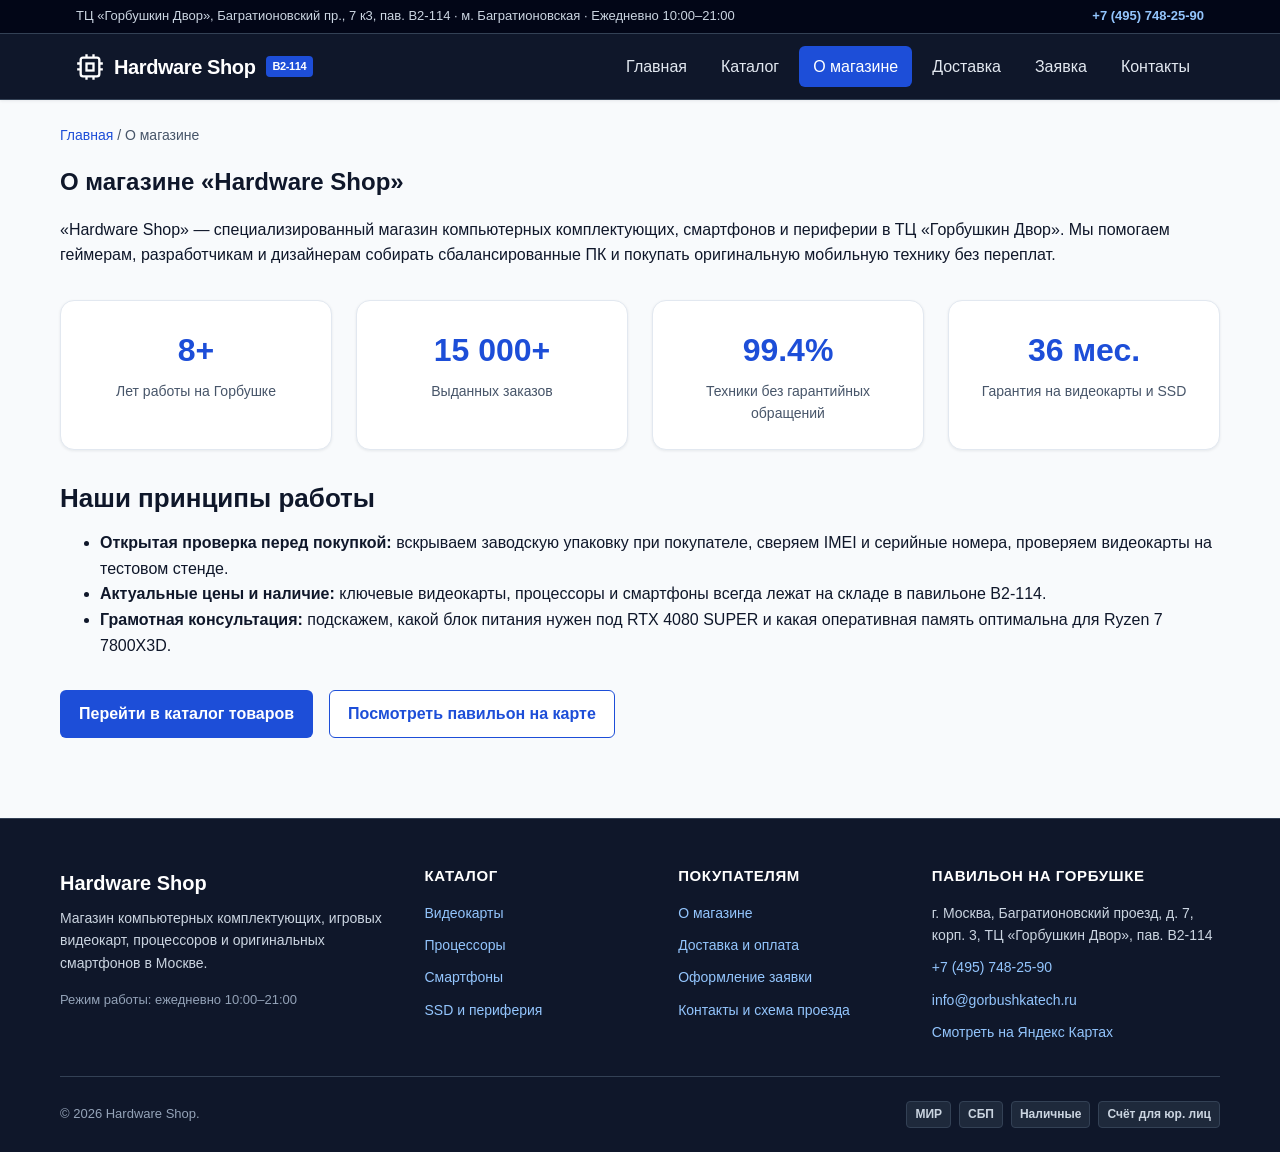
==== commit c7223001: "fix name and footer" ====
--- a/about.html
+++ b/about.html
@@ -5,9 +5,9 @@
     <meta name="viewport" content="width=device-width, initial-scale=1.0" />
     <meta
       name="description"
-      content="О магазине Горбушка Тех в ТЦ Горбушкин Двор: опыт работы, проверка техники на стенде и гарантия."
+      content="О магазине Hardware Shop в ТЦ Горбушкин Двор: опыт работы, проверка техники на стенде и гарантия."
     />
-    <title>О магазине — Горбушка Тех</title>
+    <title>О магазине — Hardware Shop</title>
     <link rel="stylesheet" href="css/styles.css" />
     <script src="js/main.js" defer></script>
   </head>
@@ -48,7 +48,7 @@
               d="M9 1v3M15 1v3M9 20v3M15 20v3M20 9h3M20 14h3M1 9h3M1 14h3"
             />
           </svg>
-          <span>Горбушка Тех</span>
+          <span>Hardware Shop</span>
           <span class="site-header__logo-badge">B2-114</span>
         </a>
 
@@ -100,9 +100,9 @@
       </nav>
 
       <section class="section">
-        <h1>О магазине «Горбушка Тех»</h1>
+        <h1>О магазине «Hardware Shop»</h1>
         <p>
-          «Горбушка Тех» — специализированный магазин компьютерных
+          «Hardware Shop» — специализированный магазин компьютерных
           комплектующих, смартфонов и периферии в ТЦ «Горбушкин Двор». Мы
           помогаем геймерам, разработчикам и дизайнерам собирать
           сбалансированные ПК и покупать оригинальную мобильную технику без
@@ -163,7 +163,7 @@
       <div class="site-footer__inner">
         <div class="site-footer__grid">
           <div>
-            <a class="site-footer__brand" href="index.html">Горбушка Тех</a>
+            <a class="site-footer__brand" href="index.html">Hardware Shop</a>
             <p class="site-footer__desc">
               Магазин компьютерных комплектующих, игровых видеокарт, процессоров
               и оригинальных смартфонов в Москве.
@@ -210,10 +210,7 @@
         </div>
 
         <div class="site-footer__bottom">
-          <p>
-            &copy; 2026 Горбушка Тех (учебный проект, дисциплина «Фронтенд и
-            бэкенд разработка»).
-          </p>
+          <p>&copy; 2026 Hardware Shop.</p>
           <div class="site-footer__payments">
             <span class="payment-badge">МИР</span>
             <span class="payment-badge">СБП</span>
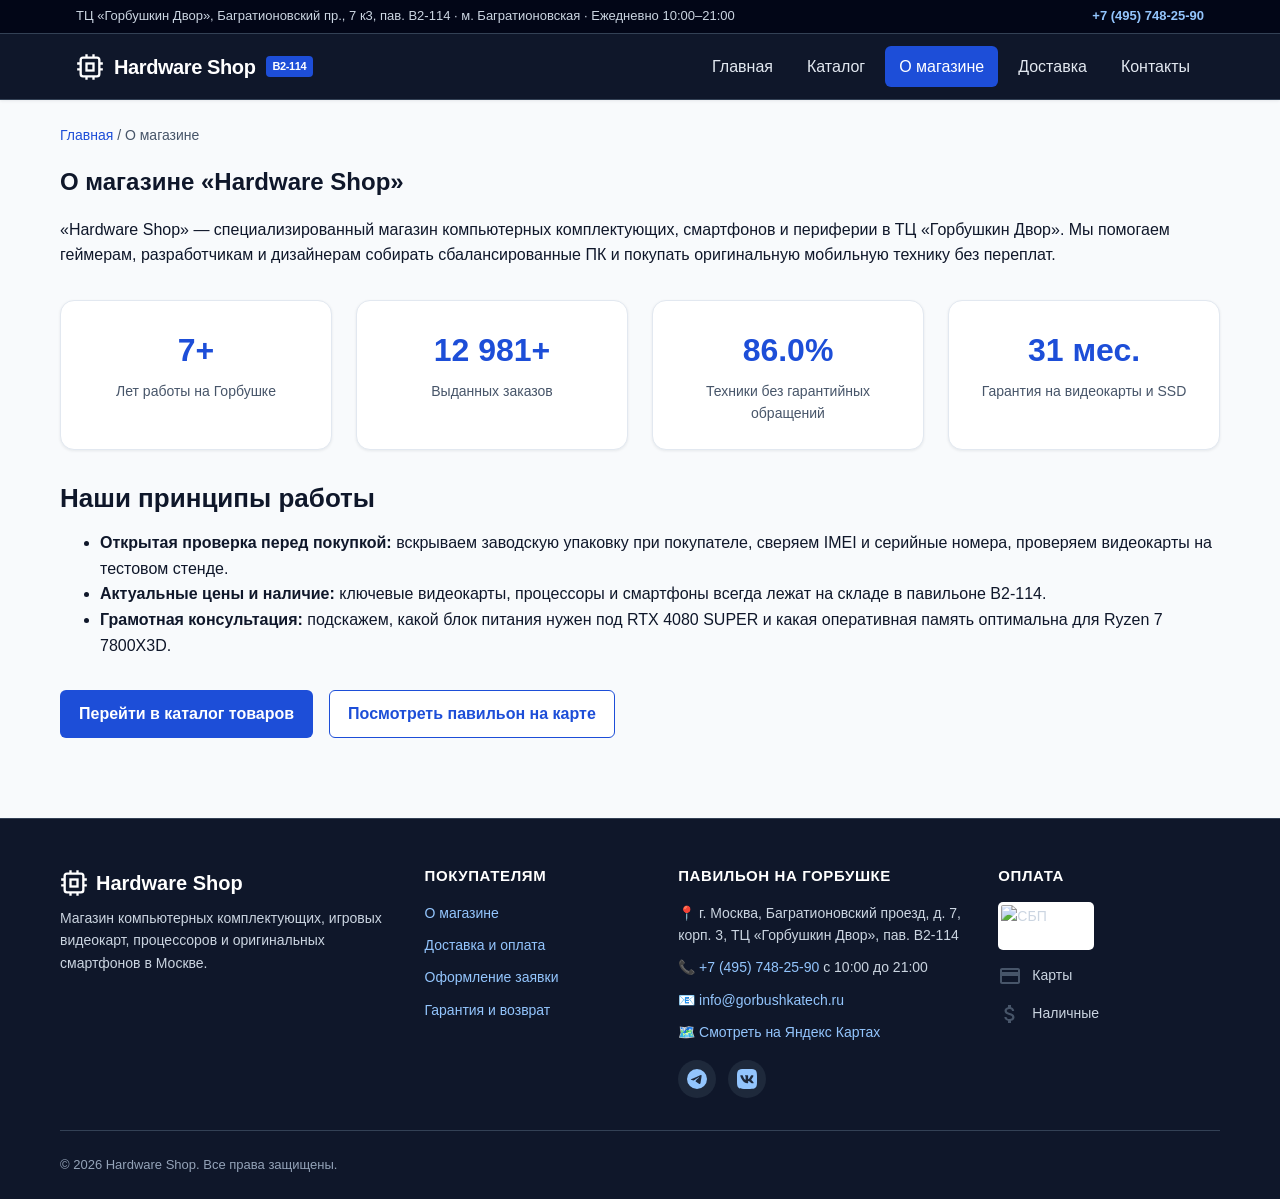
==== commit d231e6f3: "Готовый магазин - практика 12" ====
--- a/about.html
+++ b/about.html
@@ -83,9 +83,6 @@
               <a class="site-nav__link" href="delivery.html">Доставка</a>
             </li>
             <li class="site-nav__item">
-              <a class="site-nav__link" href="order.html">Заявка</a>
-            </li>
-            <li class="site-nav__item">
               <a class="site-nav__link" href="contacts.html">Контакты</a>
             </li>
           </ul>
@@ -111,21 +108,34 @@
 
         <div class="stats-grid">
           <article class="stat-card">
-            <div class="stat-card__number">8+</div>
+            <div class="stat-card__number" data-target="8" data-suffix="+">
+              0
+            </div>
             <div class="stat-card__label">Лет работы на Горбушке</div>
           </article>
           <article class="stat-card">
-            <div class="stat-card__number">15 000+</div>
+            <div class="stat-card__number" data-target="15000" data-suffix="+">
+              0
+            </div>
             <div class="stat-card__label">Выданных заказов</div>
           </article>
           <article class="stat-card">
-            <div class="stat-card__number">99.4%</div>
+            <div
+              class="stat-card__number"
+              data-target="99.4"
+              data-decimals="1"
+              data-suffix="%"
+            >
+              0
+            </div>
             <div class="stat-card__label">
               Техники без гарантийных обращений
             </div>
           </article>
           <article class="stat-card">
-            <div class="stat-card__number">36 мес.</div>
+            <div class="stat-card__number" data-target="36" data-suffix=" мес.">
+              0
+            </div>
             <div class="stat-card__label">Гарантия на видеокарты и SSD</div>
           </article>
         </div>
@@ -162,61 +172,146 @@
     <footer class="site-footer">
       <div class="site-footer__inner">
         <div class="site-footer__grid">
-          <div>
-            <a class="site-footer__brand" href="index.html">Hardware Shop</a>
+          <!-- 1 колонка: Лого и описание -->
+          <div class="site-footer__col site-footer__col--brand">
+            <a class="site-footer__brand" href="index.html">
+              <svg
+                width="28"
+                height="28"
+                viewBox="0 0 24 24"
+                fill="none"
+                stroke="currentColor"
+                stroke-width="2"
+                aria-hidden="true"
+                focusable="false"
+              >
+                <rect x="4" y="4" width="16" height="16" rx="2" />
+                <rect x="9" y="9" width="6" height="6" />
+                <path
+                  d="M9 1v3M15 1v3M9 20v3M15 20v3M20 9h3M20 14h3M1 9h3M1 14h3"
+                />
+              </svg>
+              <span>Hardware Shop</span>
+            </a>
             <p class="site-footer__desc">
               Магазин компьютерных комплектующих, игровых видеокарт, процессоров
               и оригинальных смартфонов в Москве.
             </p>
-            <p class="site-footer__hours">
-              Режим работы: ежедневно 10:00–21:00
-            </p>
           </div>
 
-          <div>
-            <h2 class="site-footer__heading">Каталог</h2>
-            <ul class="site-footer__list">
-              <li><a href="catalog.html?cat=gpu">Видеокарты</a></li>
-              <li><a href="catalog.html?cat=cpu">Процессоры</a></li>
-              <li><a href="catalog.html?cat=phones">Смартфоны</a></li>
-              <li>
-                <a href="catalog.html?cat=peripherals">SSD и периферия</a>
-              </li>
-            </ul>
-          </div>
-
+          <!-- 2 колонка: Навигация -->
           <nav class="site-footer__nav" aria-label="Разделы сайта">
             <h2 class="site-footer__heading">Покупателям</h2>
             <ul class="site-footer__list">
               <li><a href="about.html">О магазине</a></li>
               <li><a href="delivery.html">Доставка и оплата</a></li>
               <li><a href="order.html">Оформление заявки</a></li>
-              <li><a href="contacts.html">Контакты и схема проезда</a></li>
+              <li><a href="warranty.html">Гарантия и возврат</a></li>
             </ul>
           </nav>
 
-          <div>
+          <!-- 3 колонка: Контакты + Соцсети -->
+          <div class="site-footer__col site-footer__col--contacts">
             <h2 class="site-footer__heading">Павильон на Горбушке</h2>
             <address class="site-footer__contacts">
               <span>
-                г. Москва, Багратионовский проезд, д. 7, корп. 3, ТЦ «Горбушкин
-                Двор», пав. B2-114
+                📍 г. Москва, Багратионовский проезд, д. 7, корп. 3, ТЦ
+                «Горбушкин Двор», пав. B2-114
               </span>
-              <a href="tel:+74957482590">+7 (495) 748-25-90</a>
-              <a href="mailto:info@gorbushkatech.ru">info@gorbushkatech.ru</a>
-              <a href="contacts.html#map">Смотреть на Яндекс Картах</a>
+              <span
+                >📞 <a href="tel:+74957482590">+7 (495) 748-25-90 </a> с 10:00
+                до 21:00</span
+              >
+              <a href="mailto:info@gorbushkatech.ru"
+                >📧 info@gorbushkatech.ru</a
+              >
+              <a href="contacts.html#map">🗺️ Смотреть на Яндекс Картах</a>
             </address>
+
+            <!-- Соцсети под контактами -->
+            <div class="site-footer__socials">
+              <a
+                href="#"
+                class="site-footer__social-link"
+                aria-label="Telegram"
+                target="_blank"
+                rel="noopener noreferrer"
+              >
+                <svg viewBox="0 0 24 24" aria-hidden="true" focusable="false">
+                  <path
+                    d="M11.944 0A12 12 0 0 0 0 12a12 12 0 0 0 12 12 12 12 0 0 0 12-12A12 12 0 0 0 12 0a12 12 0 0 0-.056 0zm4.962 7.224c.1-.002.321.023.465.14a.506.506 0 0 1 .171.325c.016.093.036.306.02.472-.18 1.898-.962 6.502-1.36 8.627-.168.9-.499 1.201-.82 1.23-.696.065-1.225-.46-1.9-.902-1.056-.693-1.653-1.124-2.678-1.8-1.185-.78-.417-1.21.258-1.91.177-.184 3.247-2.977 3.307-3.23.007-.032.014-.15-.056-.212s-.174-.041-.249-.024c-.106.024-1.793 1.14-5.061 3.345-.48.33-.913.49-1.302.48-.428-.008-1.252-.241-1.865-.44-.752-.245-1.349-.374-1.297-.789.027-.216.325-.437.893-.663 3.498-1.524 5.83-2.529 6.998-3.014 3.332-1.386 4.025-1.627 4.476-1.635z"
+                  />
+                </svg>
+              </a>
+              <a
+                href="#"
+                class="site-footer__social-link"
+                aria-label="ВКонтакте"
+                target="_blank"
+                rel="noopener noreferrer"
+              >
+                <svg viewBox="0 0 24 24" aria-hidden="true" focusable="false">
+                  <path
+                    d="M15.684 0H8.316C1.592 0 0 1.592 0 8.316v7.368C0 22.408 1.592 24 8.316 24h7.368C22.408 24 24 22.408 24 15.684V8.316C24 1.592 22.408 0 15.684 0zm3.692 17.123h-1.744c-.66 0-.864-.525-2.05-1.727-1.033-1-1.49-1.135-1.744-1.135-.356 0-.458.102-.458.593v1.575c0 .424-.135.678-1.253.678-1.846 0-3.896-1.118-5.335-3.202C4.624 10.857 4.03 8.57 4.03 8.096c0-.254.102-.491.593-.491h1.744c.44 0 .61.203.78.677.864 2.49 2.303 4.675 2.896 4.675.22 0 .322-.102.322-.66V9.721c-.068-1.186-.695-1.287-.695-1.71 0-.204.17-.407.44-.407h2.744c.373 0 .508.203.508.643v3.473c0 .372.17.508.271.508.22 0 .407-.136.813-.542 1.254-1.406 2.151-3.574 2.151-3.574.119-.254.322-.491.762-.491h1.744c.525 0 .644.271.525.643-.22 1.017-2.354 4.031-2.354 4.031-.186.305-.254.44 0 .78.186.254.796.779 1.203 1.253.745.847 1.32 1.558 1.473 2.05.17.491-.085.745-.576.745z"
+                  />
+                </svg>
+              </a>
+            </div>
           </div>
-        </div>
-
+
+          <!-- 4 колонка: Способы оплаты (с иконками) -->
+          <div class="site-footer__col site-footer__col--payments">
+            <h2 class="site-footer__heading">Оплата</h2>
+            <ul class="site-footer__payments-list">
+              <li class="payment-item">
+                <!-- Логотип СБП (картинка) -->
+                <img
+                  class="payment-icon-img"
+                  src="https://logo-teka.com/wp-content/uploads/2025/06/sbp-logo.svg"
+                  alt="СБП"
+                  width="96"
+                  height="96"
+                  loading="lazy"
+                  decoding="async"
+                />
+              </li>
+              <li class="payment-item">
+                <!-- Иконка Карты -->
+                <svg
+                  class="payment-icon"
+                  viewBox="0 0 24 24"
+                  aria-hidden="true"
+                  focusable="false"
+                >
+                  <path
+                    d="M20 4H4c-1.11 0-1.99.89-1.99 2L2 18c0 1.11.89 2 2 2h16c1.11 0 2-.89 2-2V6c0-1.11-.89-2-2-2zm0 14H4v-6h16v6zm0-10H4V6h16v2z"
+                  />
+                </svg>
+                <span>Карты</span>
+              </li>
+              <li class="payment-item">
+                <!-- Иконка Наличных -->
+                <svg
+                  class="payment-icon"
+                  viewBox="0 0 24 24"
+                  aria-hidden="true"
+                  focusable="false"
+                >
+                  <path
+                    d="M11.8 10.9c-2.27-.59-3-1.2-3-2.15 0-1.09 1.01-1.85 2.7-1.85 1.78 0 2.44.85 2.5 2.1h2.21c-.07-1.72-1.12-3.3-3.21-3.81V3h-3v2.16c-1.94.42-3.5 1.68-3.5 3.61 0 2.31 1.91 3.46 4.7 4.13 2.5.6 3 1.48 3 2.41 0 .69-.49 1.79-2.7 1.79-2.06 0-2.87-.92-2.98-2.1h-2.2c.12 2.19 1.76 3.42 3.68 3.83V21h3v-2.15c1.95-.37 3.5-1.5 3.5-3.55 0-2.84-2.43-3.81-4.7-4.4z"
+                  />
+                </svg>
+                <span>Наличные</span>
+              </li>
+            </ul>
+          </div>
+        </div>
+
+        <!-- Нижняя часть: только копирайт -->
         <div class="site-footer__bottom">
-          <p>&copy; 2026 Hardware Shop.</p>
-          <div class="site-footer__payments">
-            <span class="payment-badge">МИР</span>
-            <span class="payment-badge">СБП</span>
-            <span class="payment-badge">Наличные</span>
-            <span class="payment-badge">Счёт для юр. лиц</span>
-          </div>
+          <p class="site-footer__copyright">
+            &copy; 2026 Hardware Shop. Все права защищены.
+          </p>
         </div>
       </div>
     </footer>
--- a/css/styles.css
+++ b/css/styles.css
@@ -1198,10 +1198,11 @@
 
 .site-footer__grid {
   display: grid;
-  grid-template-columns: 1.5fr 1fr 1fr 1.3fr;
+  grid-template-columns: 1.5fr 1fr 1.3fr 1fr;
   gap: var(--space-xl);
   padding-bottom: var(--space-xl);
   border-bottom: 1px solid var(--color-dark-border);
+  align-items: start;
 }
 
 .site-footer__brand {
@@ -1212,6 +1213,15 @@
   font-size: 20px;
   font-weight: 700;
   color: var(--color-white) !important;
+  text-decoration: none;
+}
+
+.site-footer__brand svg {
+  flex-shrink: 0;
+}
+
+.site-footer__brand:hover svg {
+  color: var(--color-footer-link);
 }
 
 .site-footer__desc {
@@ -1266,20 +1276,111 @@
   margin: 0;
 }
 
-.site-footer__payments {
-  display: flex;
-  flex-wrap: wrap;
-  gap: 8px;
-}
-
+.site-footer__copyright {
+  margin: 0;
+  font-size: 13px;
+  color: #94a3b8;
+}
+
+.site-footer__copyright::before {
+  content: "";
+}
+
+/* Стили для соцсетей (под контактами) */
+.site-footer__socials {
+  display: flex;
+  gap: 12px;
+  margin-top: var(--space-md);
+}
+
+.site-footer__social-link {
+  display: inline-flex;
+  align-items: center;
+  justify-content: center;
+  width: 38px;
+  height: 38px;
+  border-radius: 50%;
+  background-color: var(--color-dark-elevated);
+  color: var(--color-footer-text);
+  transition: background-color 0.2s ease, color 0.2s ease, transform 0.2s ease;
+}
+
+.site-footer__social-link:hover {
+  background-color: var(--color-primary);
+  color: var(--color-white);
+  transform: translateY(-2px);
+}
+
+.site-footer__social-link svg {
+  width: 20px;
+  height: 20px;
+  fill: currentColor;
+}
+
+/* Стили для колонки с оплатой (вертикальный список) */
+.site-footer__payments-list {
+  list-style: none;
+  padding: 0;
+  margin: 0;
+  display: flex;
+  flex-direction: column;
+  gap: 14px;
+}
+
+.payment-item {
+  display: flex;
+  align-items: center;
+  gap: 10px;
+  font-size: 14px;
+  color: var(--color-footer-text);
+}
+
+.payment-icon {
+  width: 24px;
+  height: 24px;
+  fill: var(--color-muted);
+  flex-shrink: 0;
+}
+
+/* Копирайт внизу */
+.site-footer__copyright {
+  margin: 0;
+  font-size: 13px;
+  color: #94a3b8;
+}
+
+/* Убираем старые стили бейджей (если были) */
+.site-footer__payments,
 .payment-badge {
-  padding: 3px 8px;
-  border: 1px solid var(--color-dark-border);
-  border-radius: 4px;
-  font-size: 12px;
-  font-weight: 600;
-  color: var(--color-footer-text);
-  background-color: var(--color-dark-elevated);
+  display: none;
+}
+
+.payment-icon-img {
+  width: 96px; /* Чуть увеличили, чтобы логотип читался */
+  height: 48px;
+  object-fit: contain;
+  flex-shrink: 0;
+  
+  /* Белый фон и скругление */
+  background-color: #ffffff;
+  border-radius: 5px;
+  
+  /* Отступы внутри плашки, чтобы логотип не прилипал к краям */
+  padding: 3px;
+  box-sizing: border-box;
+}
+
+/* Адаптивность для 4 колонок */
+@media (max-width: 992px) {
+  .site-footer__grid {
+    grid-template-columns: repeat(2, 1fr);
+  }
+}
+
+@media (max-width: 600px) {
+  .site-footer__grid {
+    grid-template-columns: 1fr;
+  }
 }
 
 /* ===============================
@@ -1410,3 +1511,10 @@
     padding: var(--space-lg) var(--space-md);
   }
 }
+
+/* Увеличенные эмодзи для заголовков */
+.emoji-large {
+  font-size: 1.4em; /* Увеличиваем размер в 1.4 раза */
+  vertical-align: text-bottom; /* Выравниваем по тексту */
+  margin-right: 6px; /* Небольшой отступ справа */
+}
